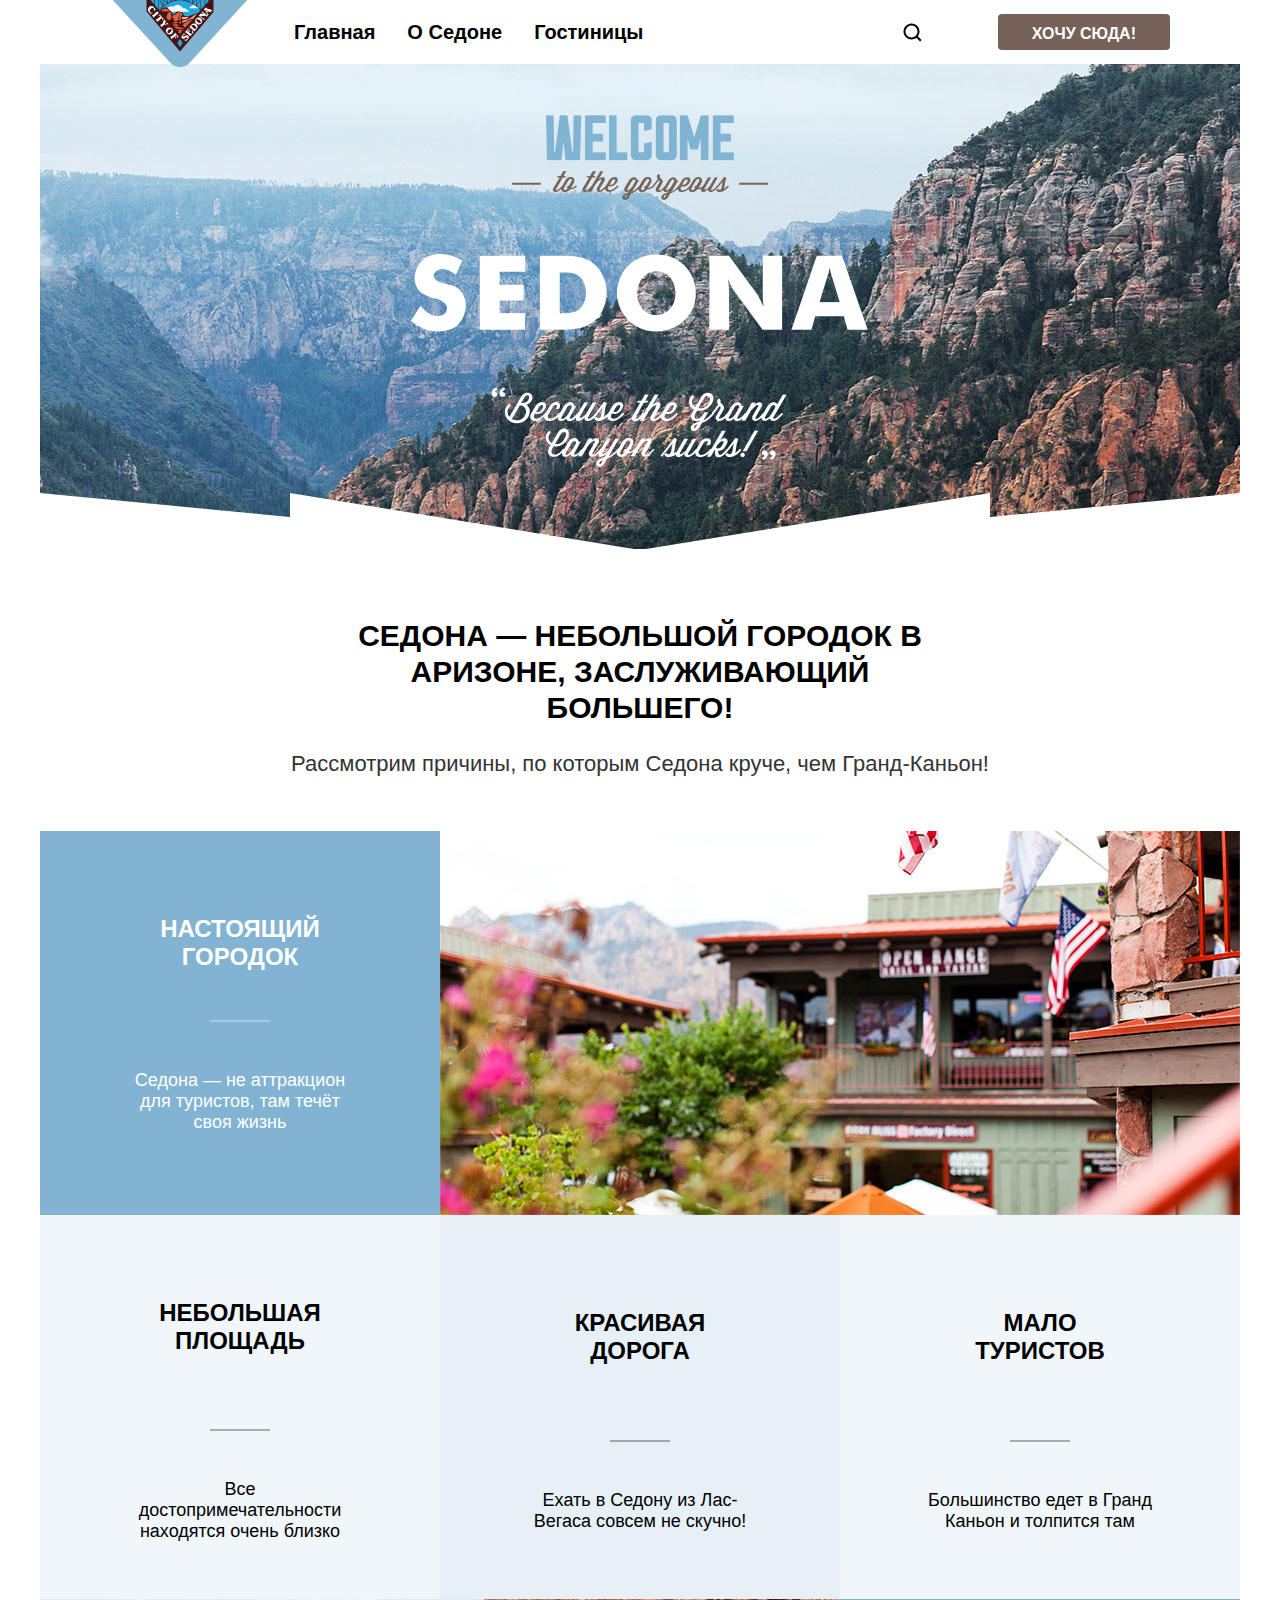
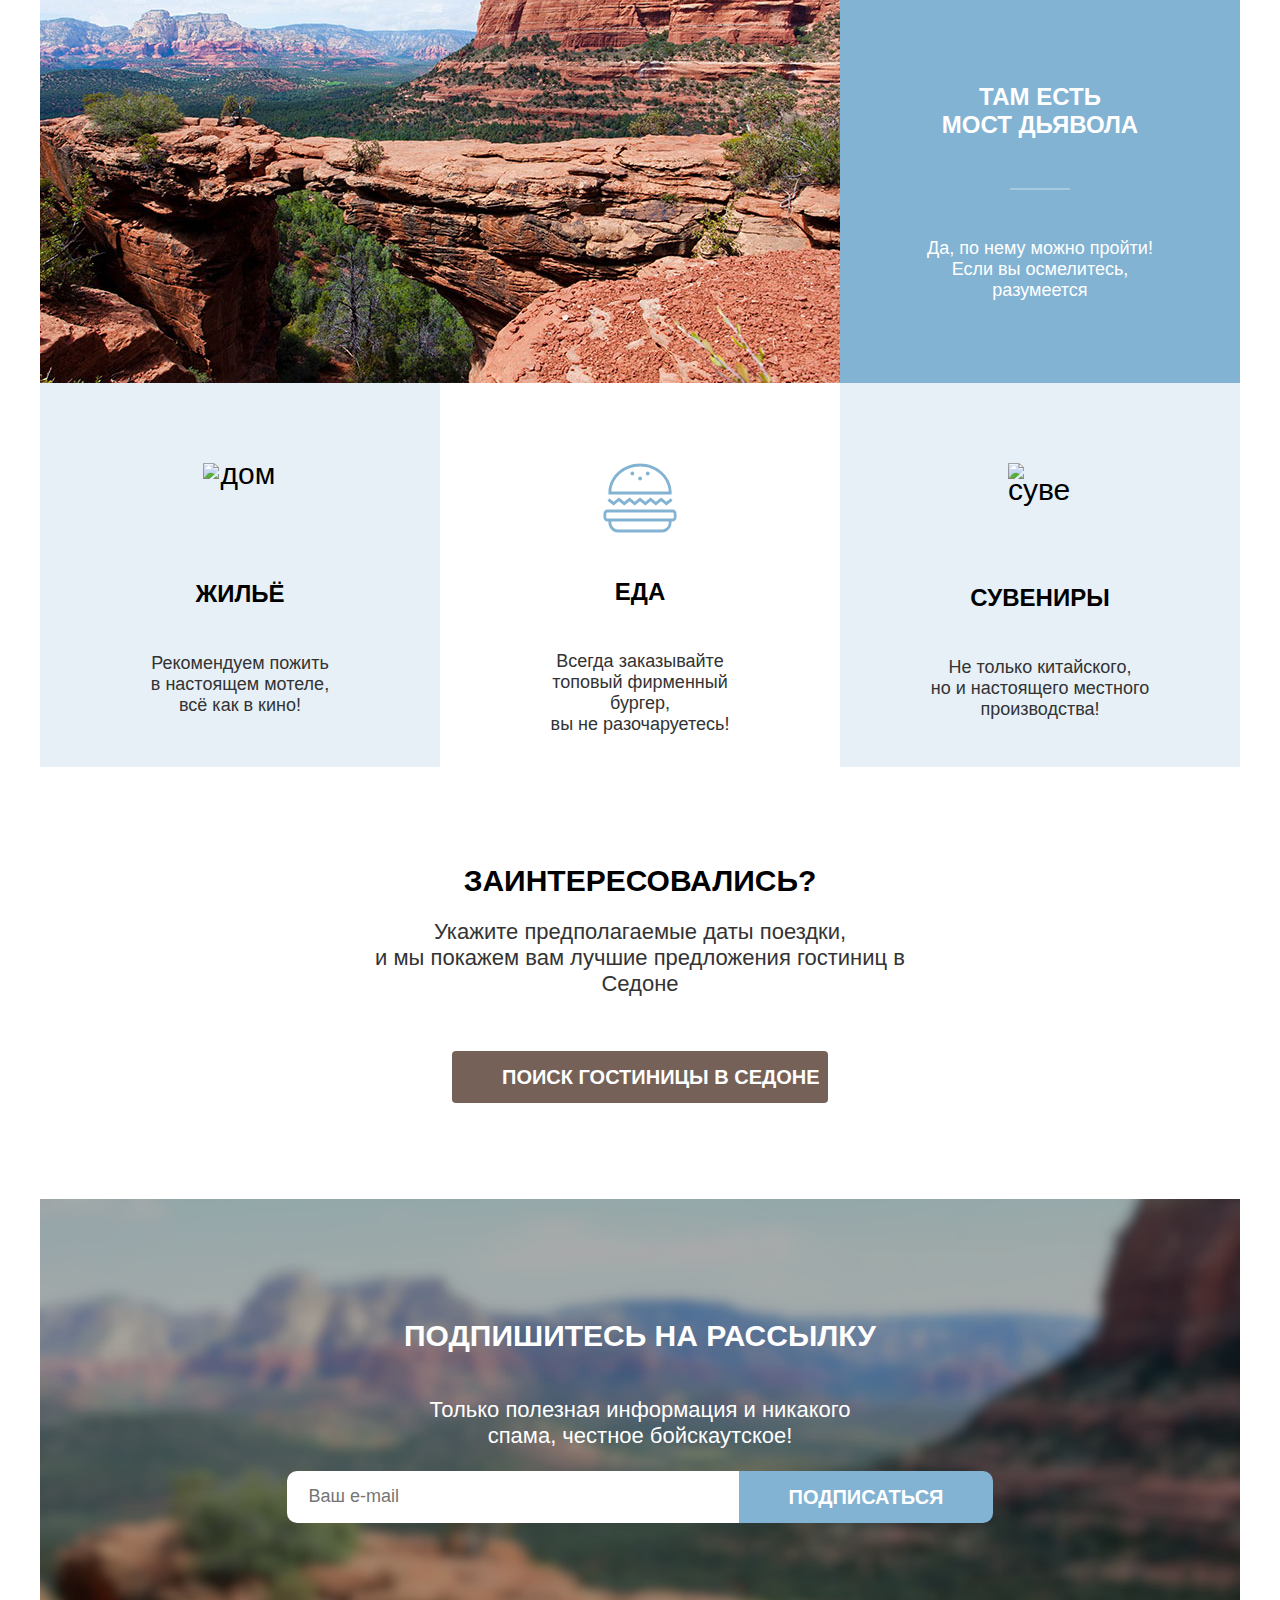
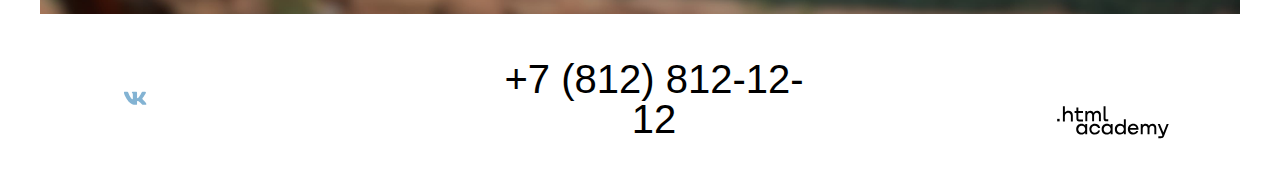
==== index.html @ c95c546d "Декоративные элементы" ====
<!DOCTYPE html>
<html lang="ru">
<head>
  <meta charset="utf-8">
  <title>HTML Academy: Седона</title>
  <link rel="stylesheet" href="styles/styles.css">
</head>
<body>
<div class="wrapper">
  <header class="page-header">
    <nav class="navigation">
      <div class="my-flex-container">
        <a class="logoLink">
          <img class="logo" src="images/logo-sedona.svg" height="70" width="140" alt="Логотип Седона">
        </a>
        <ul class="navigation-list">
          <li class="navigation-item">
            <a class="navigation-link line" href="#">Главная</a>
            <div class="line">
            </div>
          </li>
          <li class="navigation-item">
            <a class="navigation-link" href="#">О Седоне</a>
          </li>
          <li class="navigation-item">
            <a class="navigation-link" href="#">Гостиницы</a>
          </li>
        </ul>
      </div>
      <div class="navigation-user">
        <div class="navigation-item2">
          <a class="navigation-link-search" href="#"></a>
        </div>
        <div class="navigation-item2">
          <a href="#" class="likes">
          </a>
        </div>
        <div class="navigation-item2">
          <button class="navigation-link-button">Хочу сюда!
          </button>
        </div>
      </div>
    </nav>
  </header>
  <main>
    <div class="banner">
    </div>
    <section class="welcome-block">
      <div class="welcome-text">
        <h2 class="welcome-text-h2"><b>Седона — небольшой городок в Аризоне, заслуживающий большего!</b></h2>
        <p class="welcome-text-p">Рассмотрим причины, по которым Седона круче, чем Гранд-Каньон!</p>
      </div>
    </section>
    <section class="city-block">
      <div class="city-block-1">
        <h2 class="city-title img-1">Настоящий городок</h2>
        <div class="line-white">
        </div>
        <p class="city-description">Седона — не аттракцион для туристов, там течёт
          своя жизнь</p>
      </div>
      <img class="photo-2" alt="здания и флаги в Седоне" src="images/photo-1.jpg" width="800" height="384">
    </section>
    <section class="advantages-block">
      <div class="block-square">
        <h2 class="advantages-title">Небольшая<br> площадь</h2>
        <div class="line-gray">
        </div>
        <p class="advantages-description"> Все достопримечательности находятся очень близко</p>
      </div>
      <div class="block-road">
        <h2 class="advantages-title">Красивая<br> дорога</h2>
        <div class="line-gray">
        </div>
        <p class="advantages-description">Ехать в Седону из Лас-Вегаса совсем не скучно!</p>
      </div>
      <div class="block-tourists">
        <h2 class="advantages-title">Мало <br>туристов</h2>
        <div class="line-gray">
        </div>
        <p class="advantages-description">Большинство едет в Гранд Каньон и толпится там</p>
      </div>
    </section>
    <section class="bridge-block">
      <img class="photo-3" alt="Мост дьявола" src="images/photo-2.jpg" width="800" height="384">
      <div class="bridge-block-1">
        <h2 class="bridge-title">Там есть<br> мост дьявола</h2>
        <div class="line-white">
        </div>
        <p class="bridge-description">Да, по нему можно пройти! Если вы осмелитесь,
          разумеется</p>
      </div>
    </section>
    <section class="promo-block">
      <div class="promo-house">
        <img class="advantages-img advantages-img1" src="images/house.svg" alt="дом">
        <h2 class="advantages-title">Жильё</h2>
        <p class="promo-subtitle">Рекомендуем пожить<br> в настоящем мотеле,<br> всё как в кино!</p>
      </div>
      <div class="promo-food">
        <img class="advantages-img advantages-img2" src="images/food.svg" alt="еда">
        <h2 class="advantages-title">Еда</h2>
        <p class="promo-subtitle">Всегда заказывайте<br> топовый фирменный бургер,<br> вы не разочаруетесь!</p>
      </div>
      <div class="souvenir-block">
        <img class="advantages-img advantages-img3" src="images/souvenir.svg" alt="сувенир">
        <h2 class="advantages-title">Сувениры</h2>
        <p class="promo-subtitle">Не только китайского,<br> но и настоящего местного <br>производства!</p>
      </div>
    </section>
    <section class="index-columns-block">
      <h2 class="index-columns-title"><b>Заинтересовались?</b></h2>
      <p class="index-columns-description">Укажите предполагаемые даты поездки,<br> и мы покажем вам лучшие предложения
        гостиниц в Седоне</p>
      <button class="index-hotel-search">поиск гостиницы в седоне</button>
    </section>
    <section class="newsletter-block">
      <h2 class="newsletter-title">Подпишитесь на рассылку</h2>
      <p class="newsletter-title-p">Только полезная информация и никакого спама, честное бойскаутское!</p>
      <div class="unification">
        <div>
          <input class="field" placeholder="Ваш e-mail" type="email" name="newsletter-email"
                 id="newsletter-email" required>
          <button class="button-subscribe" type="submit">
            Подписаться
          </button>
        </div>
      </div>
    </section>
  </main>
  <footer class="footer-container">
    <div class="footer-social-list">
      <div class="footer-social-item">
        <a class="button" href="#">
          <img class="background-1" src="images/vk.svg" width="24" height="14" alt="">
          <span class="visually-hidden"></span>
        </a>
      </div>
      <div class="footer-social-item">
        <a class="button" href="#">
          <img class="background-2" src="images/telegram.svg" width="18" height="15" alt="">
          <span class="visually-hidden"></span>
        </a>
      </div>
      <div class="footer-social-item">
        <a class="button" href="#">
          <img class="background-3" src="images/yt.svg" width="22" height="17" alt="">
          <span class="visually-hidden"></span>
        </a>
      </div>
    </div>
    <div class="footer-contacts">
      <a class="contacts-phone" href="tel:+79876543210">+7 (812) 812-12-12</a>
    </div>
    <a class="photo-logo-1">
      <img class="logo-1" src="images/HTML_Academy.svg" height="33" width="115" alt="Логотип HTML Academy">
    </a>
  </footer>
</div>
</body>
</html>
---- styles/styles.css ----
@font-face {
  font-family: "PT Sans";
  font-style: italic;
  font-weight: 400;
  src: url("../fonts/ptsans-400.woff2") format("woff2");
  font-display: swap;
}

@font-face {
  font-family: "PT Sans";
  font-style: italic;
  font-weight: 700;
  src: url("../fonts/ptsans-700.woff2") format("woff2");
  font-display: swap;
}

html {
  height: 100%;
}

body {
  margin: 0 auto;
  display: flex;
  flex-direction: column;
  min-height: 100%;
  font-family: "PT Sans", sans-serif;
  position: relative;
  padding: 0;
  font-size: 18px;
  line-height: 21px;
  font-weight: normal;
  background-color: #FFFFFF;
  box-sizing: border-box;
}

.wrapper {
  width: 1200px;
  position: relative;
  margin: 0 auto;
  background-color: #ffffff;
}

.page-header {
  background-color: #ffffff;
  display: flex;
  flex-direction: row;
  justify-content: flex-start;
  gap: 105px;
  padding: 0 70px;
  width: 1200px;
  height: 64px;
  box-sizing: border-box;
  align-items: center;
  flex-grow: 1;
}

.navigation-item {
  list-style-type: none;
  display: flex;
}

.navigation-item2 {
  display: flex;
  gap: 25px;
}


.navigation-link {
  font-style: normal;
  font-weight: 700;
  font-size: 20px;
  line-height: 24px;
  text-transform: capitalize;
  color: #000000;
  text-decoration: none;
  display: flex;
  justify-content: start;
  align-items: center;
}

.navigation-link-likes {
  font-style: normal;
  font-weight: 400;
  font-size: 10px;
  line-height: 10px;
  text-align: center;

}

.navigation-link-search {
  background-image: url("../images/search.svg");
  width: 44px;
  height: 64px;
  display: flex;
  flex-direction: row;
  justify-content: space-between;
  align-items: flex-start;

}

.likes {
  display: block;
  width: 44px;
  height: 64px;
  background-image: url("../images/vector.svg");
  background-repeat: no-repeat;
  background-position: center center;
  text-decoration: none;

}

.likes-num {
  text-align: center;
  display: flex;
  font-style: normal;
  font-weight: 400;
  font-size: 10px;
  line-height: 10px;
  color: #ffffff;
  width: 20px;
  height: 20px;
  background: #7DB54F;
  border-radius: 50%;
  margin-left: 25px;
  align-items: center;
  margin-top: 12px;
  box-sizing: border-box;
  justify-content: center;
  flex-direction: column;

}

.line {

  position: relative;


}

.line::after {
  content: "";
  position: absolute;
  border: 2px;
  background-color: #756257;
  right: 1px;
  left: 1px;
  bottom: -16px;
  height: 2px;
}

.navigation-link-button {
  background: #756157;
  color: #FFFFFF;
  border-radius: 4px;
  padding: 10px 34px 6px;
  border: none;
  font-style: normal;
  font-weight: 700;
  font-size: 16px;
  line-height: 20px;
  white-space: nowrap;
  height: 36px;
  text-transform: uppercase;
  text-align: center;
  margin-left: 20px;
  font-family: "PT Sans", sans-serif;
}

.navigation {
  display: flex;
  width: 100%;
  justify-content: space-between;
}

.navigation-list {
  display: flex;
  gap: 32px;
  margin: 0;
  padding: 0;
  margin-left: 44px;
}

.logoLink {
  z-index: 1;
}

.logo {
  display: block;
}

.my-flex-container {
  display: flex;
}

.welcome-block {
  display: flex;
  flex-direction: column;
  font-style: normal;
  font-size: 30px;
  text-align: center;
  box-sizing: border-box;
  height: 282px;
  top: 485px;

}

.welcome-text {
  flex-direction: column;
  text-align: center;
  align-items: center;
  box-sizing: border-box;
  padding: 44px;

}

.welcome-text-h2 {
  width: 620px;
  font-style: normal;
  font-weight: 700;
  font-size: 30px;
  line-height: 36px;
  text-align: center;
  text-transform: uppercase;
  box-sizing: border-box;
  margin-left: auto;
  margin-right: auto;

}

.welcome-text-p {
  font-style: normal;
  font-weight: 400;
  font-size: 22px;
  line-height: 26px;
  text-align: center;
  color: #333333;
  text-decoration: none;
}

.navigation-user {
  display: flex;
  justify-content: space-between;
  margin: 0;
  padding-left: 0;
  list-style-type: none;
  align-items: center;
}


.banner {
  width: 100%;
  height: 485px;
  margin: 0 auto;
  position: relative;
  background: url(../images/index-background.jpg) 0 0 no-repeat;
}

.banner:before {
  content: '';
  background: url(../images/welcome.png) 0 0 no-repeat;
  width: 458px;
  height: 352px;
  position: absolute;
  top: 51px;
  left: 371px;
}

.banner:after {
  content: '';
  background: url(../images/divider.png) 0 0 no-repeat;
  display: block;
  width: 100%;
  height: 57px;
  position: absolute;
  top: 429px;
}


.advantages-list {
  display: flex;
  justify-content: space-between;
  text-align: center;
  margin: 0;
  padding: 0;
}

.photo-2 {
  width: 800px;
}

.photo-3 {
  width: 800px;
}

.advantages-item {
  width: 277px;
}

.advantages-title {
  font-style: normal;
  font-weight: 700;
  font-size: 24px;
  line-height: 28px;
  text-align: center;
  text-transform: uppercase;
  padding-top: 25px;
  padding-bottom: 25px;
}


.promo-subtitle {
  font-style: normal;
  font-weight: 400;
  font-size: 18px;
  line-height: 21px;
  text-align: center;
  color: #333333;
  align-content: center;
}

.promo-food {
  width: 400px;
  height: 384px;
  background-repeat: no-repeat;
  background-size: auto, cover;
  box-sizing: border-box;
  padding: 80px 85px;
  background: #FFFFFF;
}

.city-block {
  display: grid;
  grid-template-columns: 1fr 2fr;
  justify-content: space-between;
  font-style: normal;
  text-align: center;
}

.advantages-block {
  display: grid;
  grid-template-columns:  1fr 1fr 1fr;
  font-style: normal;
  font-size: 30px;
  text-align: center;
}

.city-block-1 {
  width: 400px;
  height: 384px;
  background-repeat: no-repeat;
  background-size: auto, cover;
  box-sizing: border-box;
  padding: 0 85px;
  background: #82B3D3;
  display: flex;
  flex-direction: column;
  gap: 30px;
  justify-content: center;
  align-items: center;
}

.line-white {
  width: 60px;
  height: 2px;
  background-color: #fff;
  opacity: .3;
}

.line-gray {
  width: 60px;
  height: 2px;
  background-color: #000000;
  opacity: .3;
}


.city-title {
  font-style: normal;
  font-weight: 700;
  font-size: 24px;
  line-height: 28px;
  text-align: center;
  text-transform: uppercase;
  color: #ffffff;
}

.city-description {
  font-style: normal;
  font-size: 18px;
  line-height: 21px;
  text-align: center;
  color: #ffffff;
}

.promo-block {
  display: grid;
  grid-template-columns: 1fr 1fr 1fr;
  font-style: normal;
  font-size: 30px;
  text-align: center;
  justify-content: space-between;
}

.promo-house {
  width: 400px;
  height: 384px;
  background-repeat: no-repeat;
  background-size: auto, cover;
  box-sizing: border-box;
  padding: 80px 85px;
  background: rgba(131, 179, 211, 0.2);
}

.souvenir-block {
  width: 400px;
  height: 384px;
  background-repeat: no-repeat;
  background-size: auto, cover;
  box-sizing: border-box;
  padding: 80px 85px;
  background: rgba(131, 179, 211, 0.2);
}


.block-square {
  width: 400px;
  height: 384px;
  background-repeat: no-repeat;
  background-size: auto, cover;
  box-sizing: border-box;
  padding: 0 85px;
  background: rgba(131, 179, 211, 0.12);
  display: flex;
  flex-direction: column;
  gap: 30px;
  justify-content: center;
  align-items: center;
}

.block-road {
  width: 400px;
  height: 384px;
  background-repeat: no-repeat;
  background-size: auto, cover;
  box-sizing: border-box;
  padding: 0 85px;
  background: rgba(131, 179, 211, 0.2);
  display: flex;
  flex-direction: column;
  gap: 30px;
  justify-content: center;
  align-items: center;
}

.block-tourists {
  width: 400px;
  height: 384px;
  background-repeat: no-repeat;
  background-size: auto, cover;
  box-sizing: border-box;
  padding: 0 85px;
  background: rgba(131, 179, 211, 0.12);
  display: flex;
  flex-direction: column;
  gap: 30px;
  justify-content: center;
  align-items: center;
}

.advantages-img {
  margin: auto;
  display: block;
}

.advantages-img1 {
  width: 75px;
  height: 72px;
}

.advantages-img2 {
  width: 74px;
  height: 70px;
}

.advantages-img3 {
  width: 64px;
  height: 76px;
}

.bridge-block {
  display: grid;
  grid-template-columns: 2fr 1fr;
  font-style: normal;
  font-size: 30px;
  text-align: center;
}

.bridge-block-1 {
  width: 400px;
  height: 384px;
  background-repeat: no-repeat;
  background-size: auto, cover;
  box-sizing: border-box;
  padding: 0 85px;
  color: #ffffff;
  background: #82B3D3;
  display: flex;
  flex-direction: column;
  gap: 30px;
  justify-content: center;
  align-items: center;
}

.bridge-title {
  font-style: normal;
  font-weight: 700;
  font-size: 24px;
  line-height: 28px;
  text-align: center;
  text-transform: uppercase;
  color: #ffffff;
}

.bridge-description {
  font-style: normal;
  font-size: 18px;
  line-height: 21px;
  text-align: center;
  color: #ffffff;
}

.advantages-description {
  font-style: normal;
  font-size: 18px;
  line-height: 21px;
  text-align: center;

}

.field {
  width: 452px;
  height: 52px;
  color: #FFFFFF;
  font-size: 18px;
  font-weight: 400;
  line-height: 26px;
  text-align: left;
  padding-left: 22px;
  padding-right: 22px;
  box-sizing: border-box;
  border: none;
}

.unification div {
  display: flex;
}

.second-title-1 {
  font-style: normal;
  font-weight: 700;
  font-size: 30px;
  line-height: 36px;
  text-align: center;
  text-transform: uppercase;
}

.newsletter-block {
  background-image: url("../images/photo.jpg");
  display: flex;
  flex-direction: column;
  justify-content: center;
  align-items: center;

  width: 100%;
  height: 415px;
  flex: none;
  box-sizing: border-box;
  background-size: cover;
}

.newsletter-title {
  font-style: normal;
  font-weight: 700;
  font-size: 30px;
  line-height: 41px;
  text-align: center;
  height: 35px;
  text-transform: uppercase;
  color: #FFFFFF;
  flex: none;
}

.newsletter-title-p {
  font-style: normal;
  width: 475px;
  height: 52px;
  font-weight: 400;
  font-size: 22px;
  line-height: 26px;
  text-align: center;
  color: #FFFFFF;
  display: flex;
  box-sizing: border-box;
  margin-left: auto;
  margin-right: auto;

}

.index-columns-block {
  display: flex;
  flex-direction: column;
  align-items: center;
  box-sizing: border-box;
  padding: 96px 304px 96px;
}

.unification {
  border-radius: 10px;
  overflow: hidden;
}

.index-columns-title {
  font-style: normal;
  font-weight: 700;
  font-size: 30px;
  line-height: 36px;
  text-align: center;
  color: #000000;
  margin-bottom: 20px;
  margin-top: 0;
  text-transform: uppercase;
}

.index-columns-description {
  font-style: normal;
  font-weight: 400;
  font-size: 22px;
  line-height: 26px;
  text-align: center;
  color: #333333;
  display: flex;
  margin-top: 0;
}

.index-hotel-search {
  color: #FFFFFF;
  background: #756157;
  border-radius: 4px;
  flex-wrap: nowrap;
  padding: 8px 50px;
  box-sizing: border-box;
  border: none;
  width: 376px;
  white-space: nowrap;
  font-family: "PT Sans", sans-serif;
  font-weight: 700;
  font-size: 20px;
  line-height: 36px;
  font-style: normal;
  display: flex;
  align-items: center;
  text-align: center;
  text-transform: uppercase;
  margin: auto;
  margin-top: 32px;
}


.button-subscribe {
  font-family: "PT Sans", sans-serif;
  padding: 8px 50px;
  background: #82B3D3;
  font-style: normal;
  font-weight: 700;
  font-size: 20px;
  line-height: 36px;
  text-align: center;
  text-transform: uppercase;
  color: #FFFFFF;
  border: none;
}

.contacts-phone {
  width: 331px;
  font-style: normal;
  font-weight: 400;
  font-size: 40px;
  line-height: 40px;
  text-align: center;
  text-transform: uppercase;
  color: #000000;
  margin: 0;
  text-decoration: none;
}

.logo-1 {
  width: 114px;
  justify-content: start;
}

.footer-container {
  display: flex;
  justify-content: space-between;
  margin: 0 auto;
  padding: 45px 70px 35px;
  box-sizing: border-box;
}

.footer-social-list {
  display: flex;
  align-items: center;
  padding-left: 0;
  margin: 0;

}

.footer-social-item {
  padding: 0 13px;
  list-style-type: none;
  display: flex;
  align-items: center;
  box-sizing: border-box;
  margin: 0;
}

.footer-contacts {
  display: flex;
  justify-content: center;
  align-items: center;

}

.photo-logo-1 {
  display: flex;
  align-items: end;
}
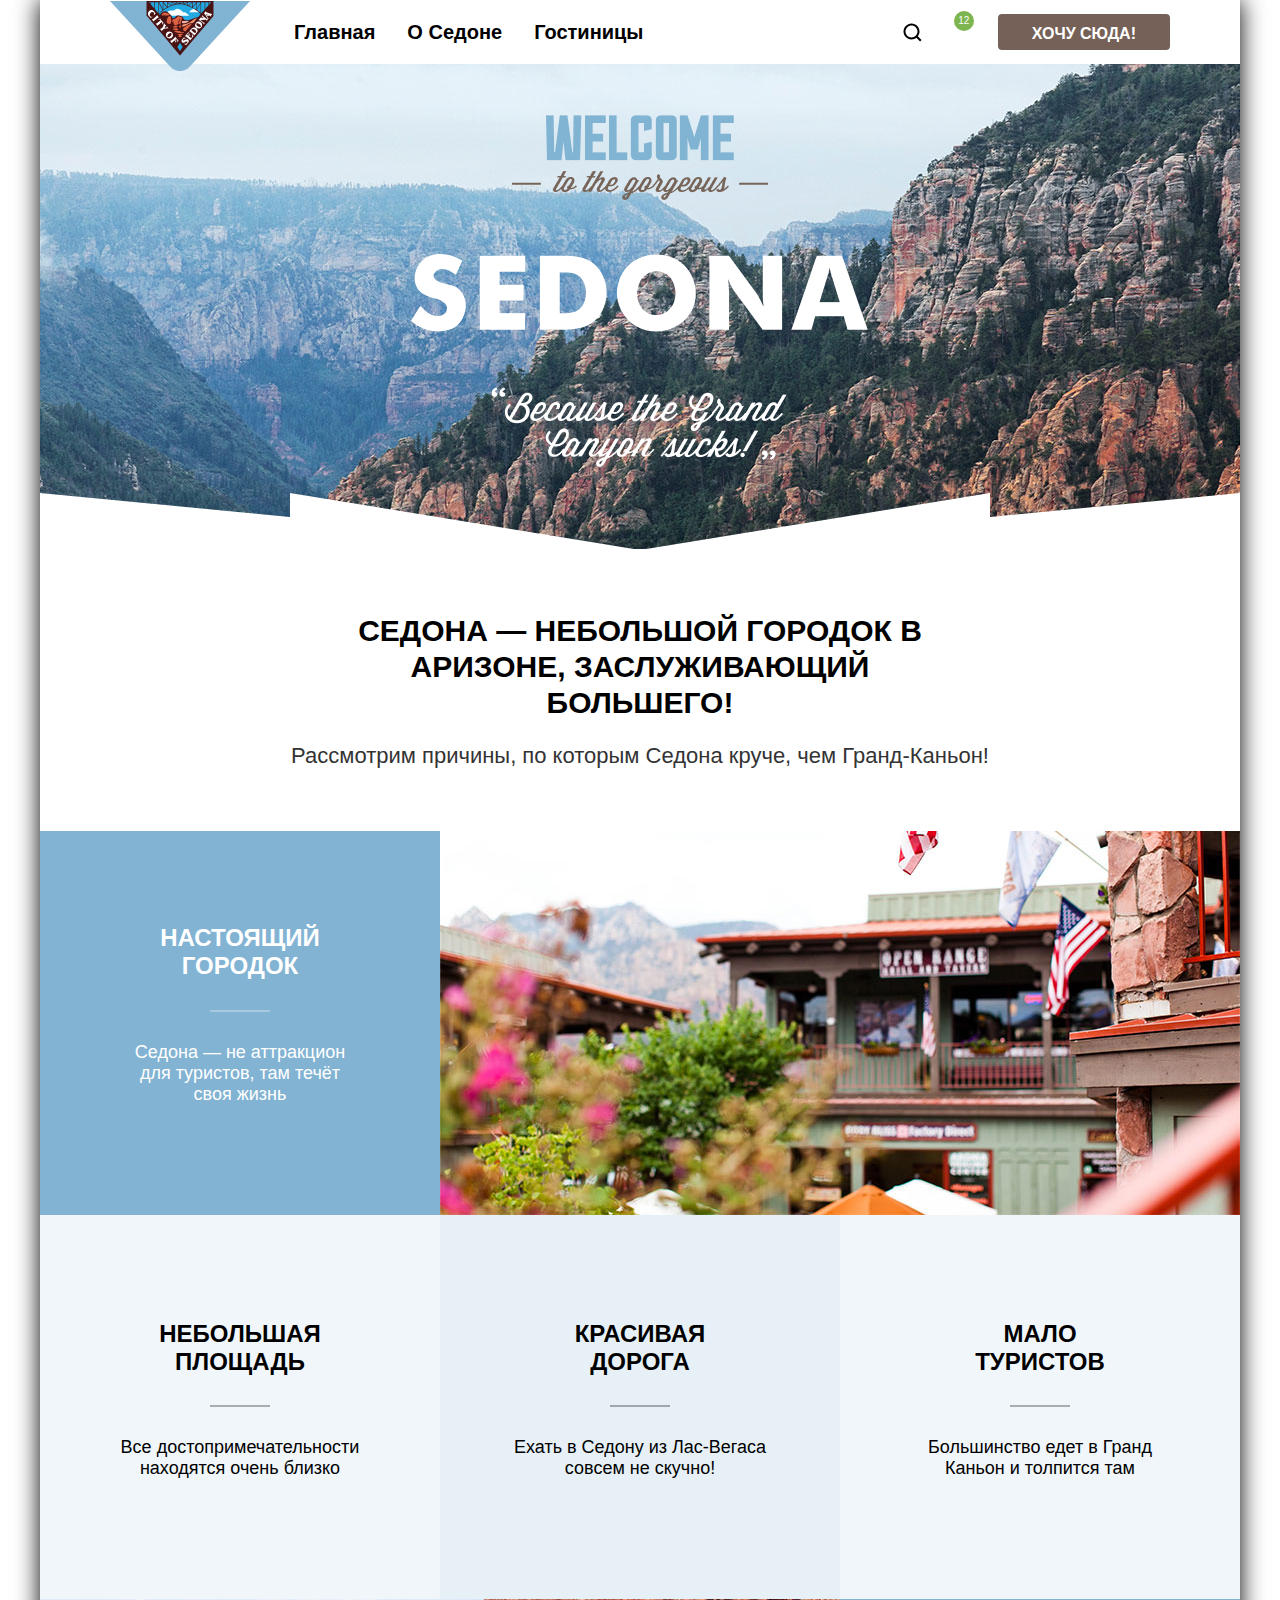
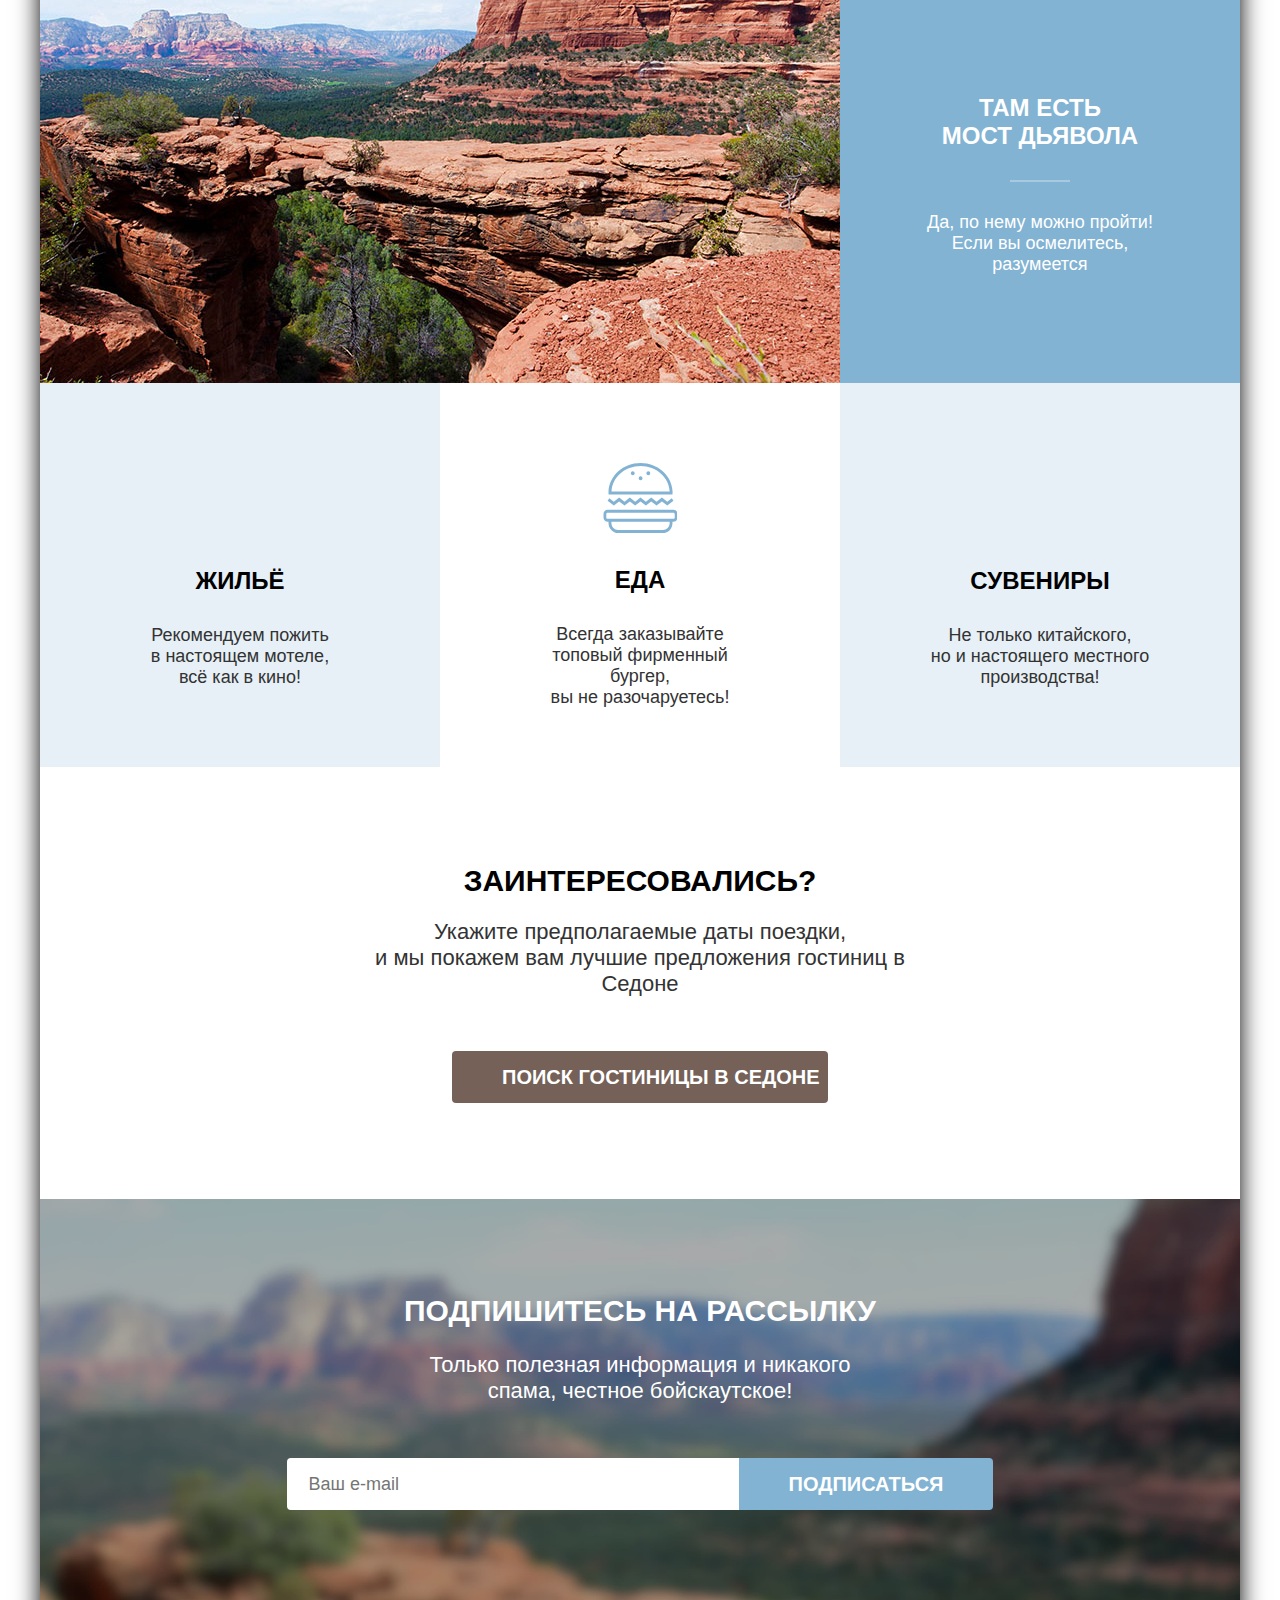
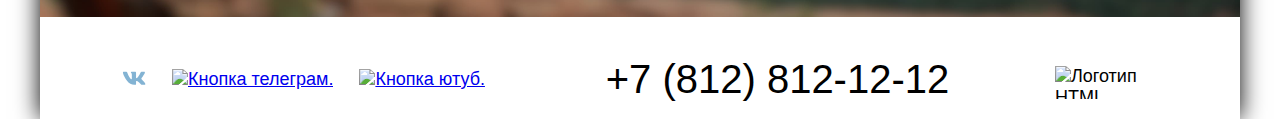
==== commit a26f2e5b: "Декоративные элементы" ====
--- a/index.html
+++ b/index.html
@@ -4,6 +4,8 @@
   <meta charset="utf-8">
   <title>HTML Academy: Седона</title>
   <link rel="stylesheet" href="styles/styles.css">
+  <link rel="icon" href="favicon.ico">
+  <link rel="icon" type="image/png" href="images/favicon.png">
 </head>
 <body>
 <div class="wrapper">
@@ -11,13 +13,11 @@
     <nav class="navigation">
       <div class="my-flex-container">
         <a class="logoLink">
-          <img class="logo" src="images/logo-sedona.svg" height="70" width="140" alt="Логотип Седона">
+          <img class="logo" src="images/logo-sedona.svg" height="70" width="140" alt="Логотип Седона.">
         </a>
         <ul class="navigation-list">
           <li class="navigation-item">
             <a class="navigation-link line" href="#">Главная</a>
-            <div class="line">
-            </div>
           </li>
           <li class="navigation-item">
             <a class="navigation-link" href="#">О Седоне</a>
@@ -27,19 +27,22 @@
           </li>
         </ul>
       </div>
-      <div class="navigation-user">
-        <div class="navigation-item2">
-          <a class="navigation-link-search" href="#"></a>
-        </div>
-        <div class="navigation-item2">
-          <a href="#" class="likes">
+      <ul class="navigation-user">
+        <li class="navigation-item2">
+          <a class="navigation-link-search" href="#">
+            <span class="visually-hidden">Поиск.</span>
           </a>
-        </div>
-        <div class="navigation-item2">
-          <button class="navigation-link-button">Хочу сюда!
-          </button>
-        </div>
-      </div>
+        </li>
+        <li class="navigation-item2">
+          <a class="likes" href="#">
+            <div class="likes-num">12</div>
+            <span class="visually-hidden">Избранное.</span>
+          </a>
+        </li>
+        <li class="navigation-item2">
+          <button class="navigation-link-button" type="submit">Хочу сюда!</button>
+        </li>
+      </ul>
     </nav>
   </header>
   <main>
@@ -47,7 +50,7 @@
     </div>
     <section class="welcome-block">
       <div class="welcome-text">
-        <h2 class="welcome-text-h2"><b>Седона — небольшой городок в Аризоне, заслуживающий большего!</b></h2>
+        <h1 class="welcome-text-h1"><b>Седона — небольшой городок в Аризоне, заслуживающий большего!</b></h1>
         <p class="welcome-text-p">Рассмотрим причины, по которым Седона круче, чем Гранд-Каньон!</p>
       </div>
     </section>
@@ -59,30 +62,30 @@
         <p class="city-description">Седона — не аттракцион для туристов, там течёт
           своя жизнь</p>
       </div>
-      <img class="photo-2" alt="здания и флаги в Седоне" src="images/photo-1.jpg" width="800" height="384">
+      <img class="photo-2" alt="здания и флаги в Седоне." src="images/photo-1.jpg" width="800" height="384">
     </section>
     <section class="advantages-block">
       <div class="block-square">
         <h2 class="advantages-title">Небольшая<br> площадь</h2>
         <div class="line-gray">
         </div>
-        <p class="advantages-description"> Все достопримечательности находятся очень близко</p>
+        <p class="advantages-description"> Все достопримечательности <br>находятся очень близко</p>
       </div>
       <div class="block-road">
         <h2 class="advantages-title">Красивая<br> дорога</h2>
         <div class="line-gray">
         </div>
-        <p class="advantages-description">Ехать в Седону из Лас-Вегаса совсем не скучно!</p>
+        <p class="advantages-description">Ехать в Седону из Лас-Вегаса <br>совсем не скучно!</p>
       </div>
       <div class="block-tourists">
         <h2 class="advantages-title">Мало <br>туристов</h2>
         <div class="line-gray">
         </div>
-        <p class="advantages-description">Большинство едет в Гранд Каньон и толпится там</p>
+        <p class="advantages-description">Большинство едет в Гранд<br> Каньон и толпится там</p>
       </div>
     </section>
     <section class="bridge-block">
-      <img class="photo-3" alt="Мост дьявола" src="images/photo-2.jpg" width="800" height="384">
+      <img class="photo-3" alt="Мост дьявола." src="images/photo-2.jpg" width="800" height="384">
       <div class="bridge-block-1">
         <h2 class="bridge-title">Там есть<br> мост дьявола</h2>
         <div class="line-white">
@@ -93,18 +96,18 @@
     </section>
     <section class="promo-block">
       <div class="promo-house">
-        <img class="advantages-img advantages-img1" src="images/house.svg" alt="дом">
-        <h2 class="advantages-title">Жильё</h2>
+        <div class="advantages-img advantages-img1"></div>
+        <h2 class="promo-house-text">Жильё</h2>
         <p class="promo-subtitle">Рекомендуем пожить<br> в настоящем мотеле,<br> всё как в кино!</p>
       </div>
       <div class="promo-food">
-        <img class="advantages-img advantages-img2" src="images/food.svg" alt="еда">
-        <h2 class="advantages-title">Еда</h2>
+        <div class="advantages-img advantages-img2"></div>
+        <h2 class="promo-food-text">Еда</h2>
         <p class="promo-subtitle">Всегда заказывайте<br> топовый фирменный бургер,<br> вы не разочаруетесь!</p>
       </div>
       <div class="souvenir-block">
-        <img class="advantages-img advantages-img3" src="images/souvenir.svg" alt="сувенир">
-        <h2 class="advantages-title">Сувениры</h2>
+        <div class="advantages-img advantages-img3"></div>
+        <h2 class="souvenir-block-text">Сувениры</h2>
         <p class="promo-subtitle">Не только китайского,<br> но и настоящего местного <br>производства!</p>
       </div>
     </section>
@@ -112,19 +115,17 @@
       <h2 class="index-columns-title"><b>Заинтересовались?</b></h2>
       <p class="index-columns-description">Укажите предполагаемые даты поездки,<br> и мы покажем вам лучшие предложения
         гостиниц в Седоне</p>
-      <button class="index-hotel-search">поиск гостиницы в седоне</button>
+      <button class="index-hotel-search" type="submit">поиск гостиницы в седоне</button>
     </section>
     <section class="newsletter-block">
       <h2 class="newsletter-title">Подпишитесь на рассылку</h2>
       <p class="newsletter-title-p">Только полезная информация и никакого спама, честное бойскаутское!</p>
       <div class="unification">
-        <div>
           <input class="field" placeholder="Ваш e-mail" type="email" name="newsletter-email"
                  id="newsletter-email" required>
           <button class="button-subscribe" type="submit">
             Подписаться
           </button>
-        </div>
       </div>
     </section>
   </main>
@@ -132,28 +133,23 @@
     <div class="footer-social-list">
       <div class="footer-social-item">
         <a class="button" href="#">
-          <img class="background-1" src="images/vk.svg" width="24" height="14" alt="">
-          <span class="visually-hidden"></span>
+          <img class="background-1" src="images/vk.svg" width="24" height="14" alt="Кнопка вконтакте.">
         </a>
       </div>
       <div class="footer-social-item">
         <a class="button" href="#">
-          <img class="background-2" src="images/telegram.svg" width="18" height="15" alt="">
-          <span class="visually-hidden"></span>
+          <img class="background-2" src="images/telegram.svg" width="18" height="15" alt="Кнопка телеграм.">
         </a>
       </div>
       <div class="footer-social-item">
         <a class="button" href="#">
-          <img class="background-3" src="images/yt.svg" width="22" height="17" alt="">
-          <span class="visually-hidden"></span>
+          <img class="background-3" src="images/yt.svg" width="22" height="17" alt="Кнопка ютуб.">
         </a>
       </div>
     </div>
-    <div class="footer-contacts">
       <a class="contacts-phone" href="tel:+79876543210">+7 (812) 812-12-12</a>
-    </div>
     <a class="photo-logo-1">
-      <img class="logo-1" src="images/HTML_Academy.svg" height="33" width="115" alt="Логотип HTML Academy">
+      <img class="logo-1" src="images/html_academy.svg" height="33" width="115" alt="Логотип HTML Academy.">
     </a>
   </footer>
 </div>
--- a/styles/styles.css
+++ b/styles/styles.css
@@ -38,6 +38,11 @@
   position: relative;
   margin: 0 auto;
   background-color: #ffffff;
+  box-shadow: 0 0 23px;
+}
+
+.visually-hidden {
+  visibility: hidden;
 }
 
 .page-header {
@@ -121,9 +126,9 @@
   height: 20px;
   background: #7DB54F;
   border-radius: 50%;
-  margin-left: 25px;
-  align-items: center;
-  margin-top: 12px;
+  margin-left: 20px;
+  align-items: center;
+  margin-top: 11px;
   box-sizing: border-box;
   justify-content: center;
   flex-direction: column;
@@ -131,10 +136,7 @@
 }
 
 .line {
-
   position: relative;
-
-
 }
 
 .line::after {
@@ -144,7 +146,7 @@
   background-color: #756257;
   right: 1px;
   left: 1px;
-  bottom: -16px;
+  bottom: 4px;
   height: 2px;
 }
 
@@ -181,7 +183,8 @@
 }
 
 .logoLink {
-  z-index: 1;
+  z-index: 2;
+  margin-top: 7px;
 }
 
 .logo {
@@ -213,7 +216,7 @@
 
 }
 
-.welcome-text-h2 {
+.welcome-text-h1 {
   width: 620px;
   font-style: normal;
   font-weight: 700;
@@ -303,8 +306,10 @@
   line-height: 28px;
   text-align: center;
   text-transform: uppercase;
-  padding-top: 25px;
-  padding-bottom: 25px;
+  padding-top: 85px;
+  padding-bottom: 9px;
+
+
 }
 
 
@@ -316,6 +321,7 @@
   text-align: center;
   color: #333333;
   align-content: center;
+  padding-top: 10px;
 }
 
 .promo-food {
@@ -328,6 +334,16 @@
   background: #FFFFFF;
 }
 
+.promo-food-text {
+  font-weight: 700;
+  font-size: 24px;
+  line-height: 28px;
+  text-align: center;
+  text-transform: uppercase;
+  padding-top: 13px;
+}
+
+
 .city-block {
   display: grid;
   grid-template-columns: 1fr 2fr;
@@ -354,8 +370,6 @@
   background: #82B3D3;
   display: flex;
   flex-direction: column;
-  gap: 30px;
-  justify-content: center;
   align-items: center;
 }
 
@@ -364,6 +378,7 @@
   height: 2px;
   background-color: #fff;
   opacity: .3;
+  margin-top: 10px;
 }
 
 .line-gray {
@@ -371,25 +386,25 @@
   height: 2px;
   background-color: #000000;
   opacity: .3;
-}
-
+  margin-bottom: -13px;
+}
 
 .city-title {
-  font-style: normal;
   font-weight: 700;
   font-size: 24px;
   line-height: 28px;
   text-align: center;
   text-transform: uppercase;
   color: #ffffff;
+  padding-top: 73px;
 }
 
 .city-description {
-  font-style: normal;
   font-size: 18px;
   line-height: 21px;
   text-align: center;
   color: #ffffff;
+  padding-top: 12px;
 }
 
 .promo-block {
@@ -411,6 +426,16 @@
   background: rgba(131, 179, 211, 0.2);
 }
 
+.promo-house-text {
+  font-weight: 700;
+  font-size: 24px;
+  line-height: 28px;
+  text-align: center;
+  text-transform: uppercase;
+  padding-top: 12px;
+}
+
+
 .souvenir-block {
   width: 400px;
   height: 384px;
@@ -425,46 +450,44 @@
 .block-square {
   width: 400px;
   height: 384px;
-  background-repeat: no-repeat;
   background-size: auto, cover;
   box-sizing: border-box;
-  padding: 0 85px;
   background: rgba(131, 179, 211, 0.12);
   display: flex;
   flex-direction: column;
-  gap: 30px;
-  justify-content: center;
+
   align-items: center;
 }
 
 .block-road {
   width: 400px;
   height: 384px;
-  background-repeat: no-repeat;
   background-size: auto, cover;
   box-sizing: border-box;
-  padding: 0 85px;
   background: rgba(131, 179, 211, 0.2);
   display: flex;
   flex-direction: column;
-  gap: 30px;
-  justify-content: center;
   align-items: center;
 }
 
 .block-tourists {
   width: 400px;
   height: 384px;
-  background-repeat: no-repeat;
   background-size: auto, cover;
   box-sizing: border-box;
-  padding: 0 85px;
   background: rgba(131, 179, 211, 0.12);
   display: flex;
   flex-direction: column;
-  gap: 30px;
-  justify-content: center;
-  align-items: center;
+  align-items: center;
+}
+
+.souvenir-block-text {
+  font-weight: 700;
+  font-size: 24px;
+  line-height: 28px;
+  text-align: center;
+  text-transform: uppercase;
+  padding-top: 8px;
 }
 
 .advantages-img {
@@ -473,6 +496,7 @@
 }
 
 .advantages-img1 {
+  background-image: url("../images/house.svg");
   width: 75px;
   height: 72px;
 }
@@ -480,9 +504,11 @@
 .advantages-img2 {
   width: 74px;
   height: 70px;
+  background-image: url("../images/food.svg");
 }
 
 .advantages-img3 {
+  background-image: url("../images/souvenir.svg");
   width: 64px;
   height: 76px;
 }
@@ -501,13 +527,11 @@
   background-repeat: no-repeat;
   background-size: auto, cover;
   box-sizing: border-box;
-  padding: 0 85px;
+  padding: 75px 85px;
   color: #ffffff;
   background: #82B3D3;
   display: flex;
   flex-direction: column;
-  gap: 30px;
-  justify-content: center;
   align-items: center;
 }
 
@@ -527,6 +551,7 @@
   line-height: 21px;
   text-align: center;
   color: #ffffff;
+  padding-top: 12px;
 }
 
 .advantages-description {
@@ -534,13 +559,11 @@
   font-size: 18px;
   line-height: 21px;
   text-align: center;
-
+  margin-top: 43px;
 }
 
 .field {
   width: 452px;
-  height: 52px;
-  color: #FFFFFF;
   font-size: 18px;
   font-weight: 400;
   line-height: 26px;
@@ -549,10 +572,7 @@
   padding-right: 22px;
   box-sizing: border-box;
   border: none;
-}
-
-.unification div {
-  display: flex;
+  font-family: "PT Sans", sans-serif;
 }
 
 .second-title-1 {
@@ -570,9 +590,8 @@
   flex-direction: column;
   justify-content: center;
   align-items: center;
-
-  width: 100%;
-  height: 415px;
+  padding-top: 94px;
+  padding-bottom: 107px;
   flex: none;
   box-sizing: border-box;
   background-size: cover;
@@ -582,18 +601,18 @@
   font-style: normal;
   font-weight: 700;
   font-size: 30px;
-  line-height: 41px;
+  line-height: 36px;
   text-align: center;
   height: 35px;
   text-transform: uppercase;
   color: #FFFFFF;
-  flex: none;
+  margin: 0;
 }
 
 .newsletter-title-p {
   font-style: normal;
   width: 475px;
-  height: 52px;
+
   font-weight: 400;
   font-size: 22px;
   line-height: 26px;
@@ -601,9 +620,9 @@
   color: #FFFFFF;
   display: flex;
   box-sizing: border-box;
-  margin-left: auto;
-  margin-right: auto;
-
+
+  margin-top: 24px;
+  margin-bottom: 54px;
 }
 
 .index-columns-block {
@@ -615,8 +634,9 @@
 }
 
 .unification {
-  border-radius: 10px;
+  border-radius: 4px;
   overflow: hidden;
+  display: flex;
 }
 
 .index-columns-title {
@@ -681,57 +701,50 @@
 }
 
 .contacts-phone {
-  width: 331px;
-  font-style: normal;
-  font-weight: 400;
   font-size: 40px;
   line-height: 40px;
-  text-align: center;
-  text-transform: uppercase;
   color: #000000;
+  padding-left: 73px;
+  display: flex;
+  justify-content: center;
+  align-items: center;
+  text-decoration: none;
+}
+
+.footer-container {
+  display: flex;
+  justify-content: space-between;
+  margin: 0 auto;
+  padding-top: 42px;
+  padding-bottom: 20px;
+  box-sizing: border-box;
+}
+
+.footer-social-list {
+  display: flex;
+  align-items: center;
+  padding-left: 69px;
   margin: 0;
-  text-decoration: none;
+}
+
+.footer-social-item {
+  padding: 0 13px;
+  list-style-type: none;
+  display: flex;
+  align-items: center;
+  box-sizing: border-box;
+  margin: 0;
+
+}
+
+.photo-logo-1 {
+  display: flex;
+  align-items: end;
+
 }
 
 .logo-1 {
   width: 114px;
   justify-content: start;
-}
-
-.footer-container {
-  display: flex;
-  justify-content: space-between;
-  margin: 0 auto;
-  padding: 45px 70px 35px;
-  box-sizing: border-box;
-}
-
-.footer-social-list {
-  display: flex;
-  align-items: center;
-  padding-left: 0;
-  margin: 0;
-
-}
-
-.footer-social-item {
-  padding: 0 13px;
-  list-style-type: none;
-  display: flex;
-  align-items: center;
-  box-sizing: border-box;
-  margin: 0;
-}
-
-.footer-contacts {
-  display: flex;
-  justify-content: center;
-  align-items: center;
-
-}
-
-.photo-logo-1 {
-  display: flex;
-  align-items: end;
-}
-
+  margin: 0 71px;
+}
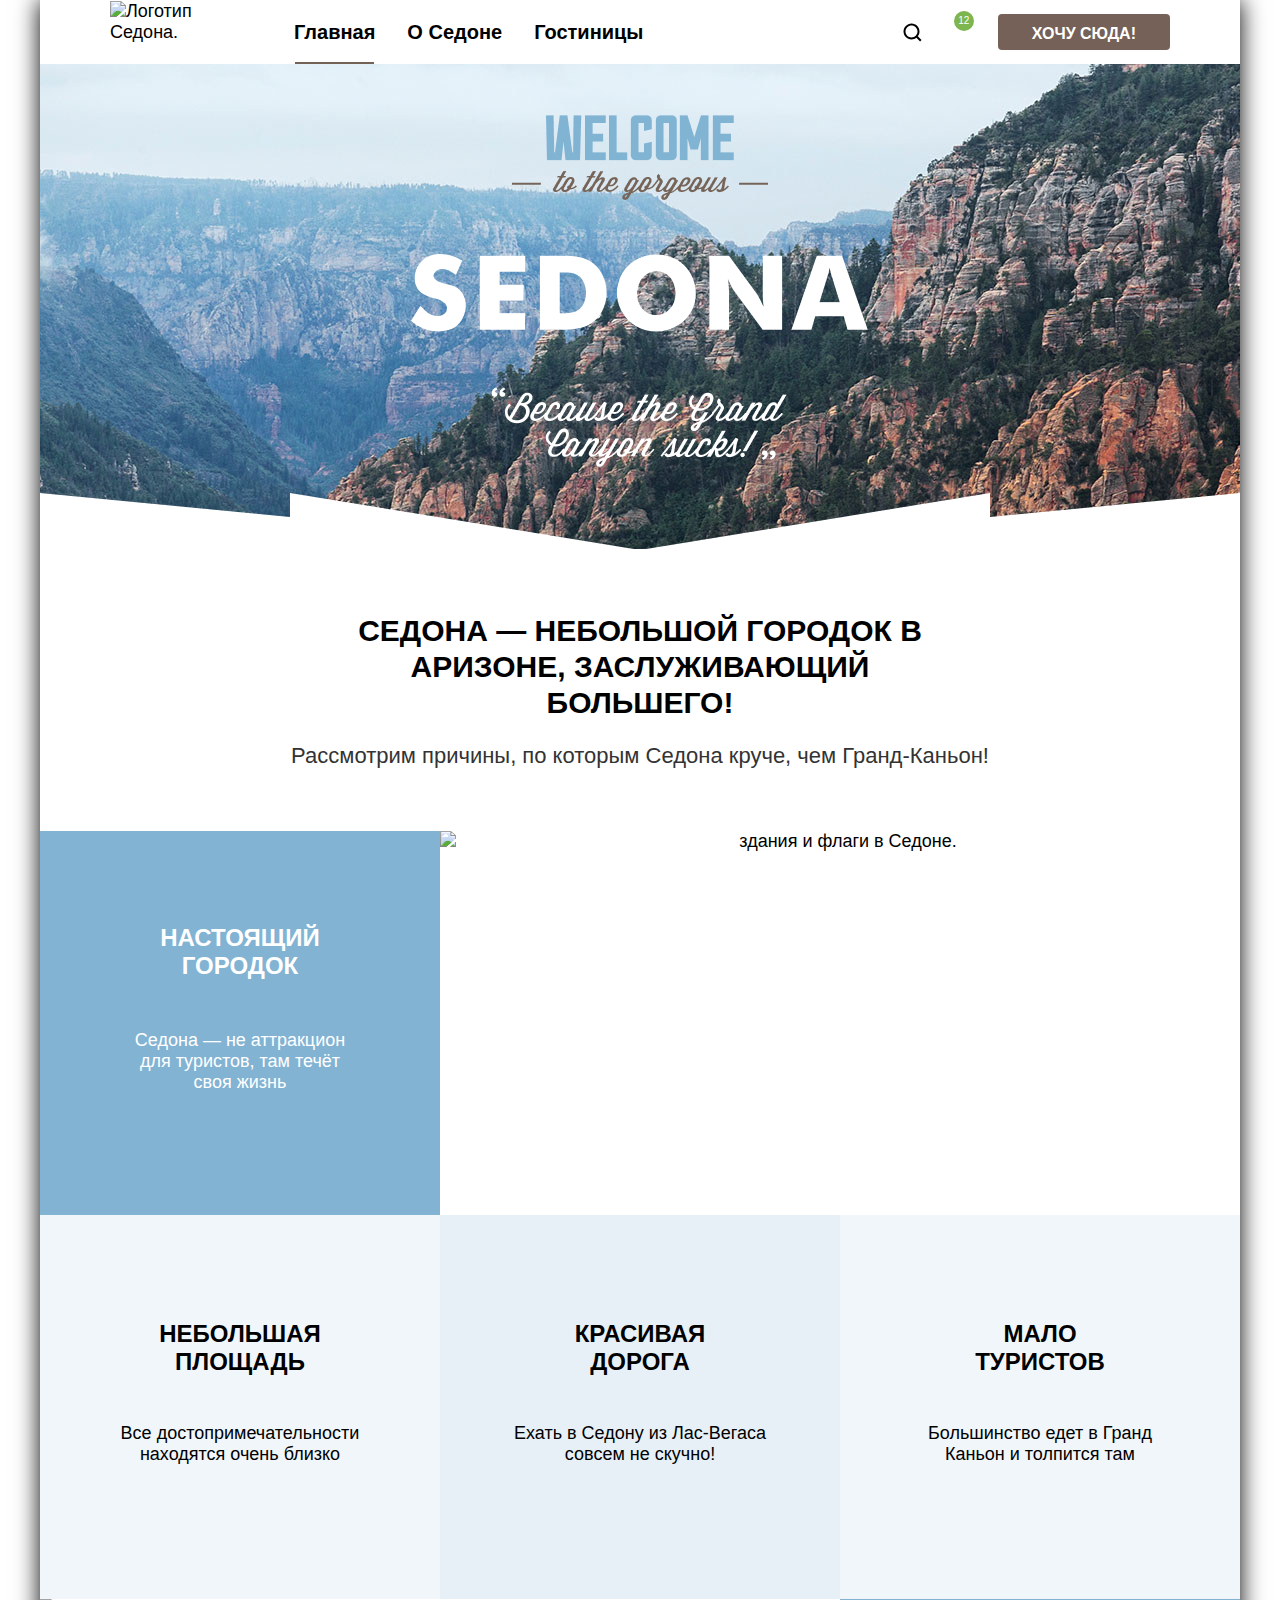
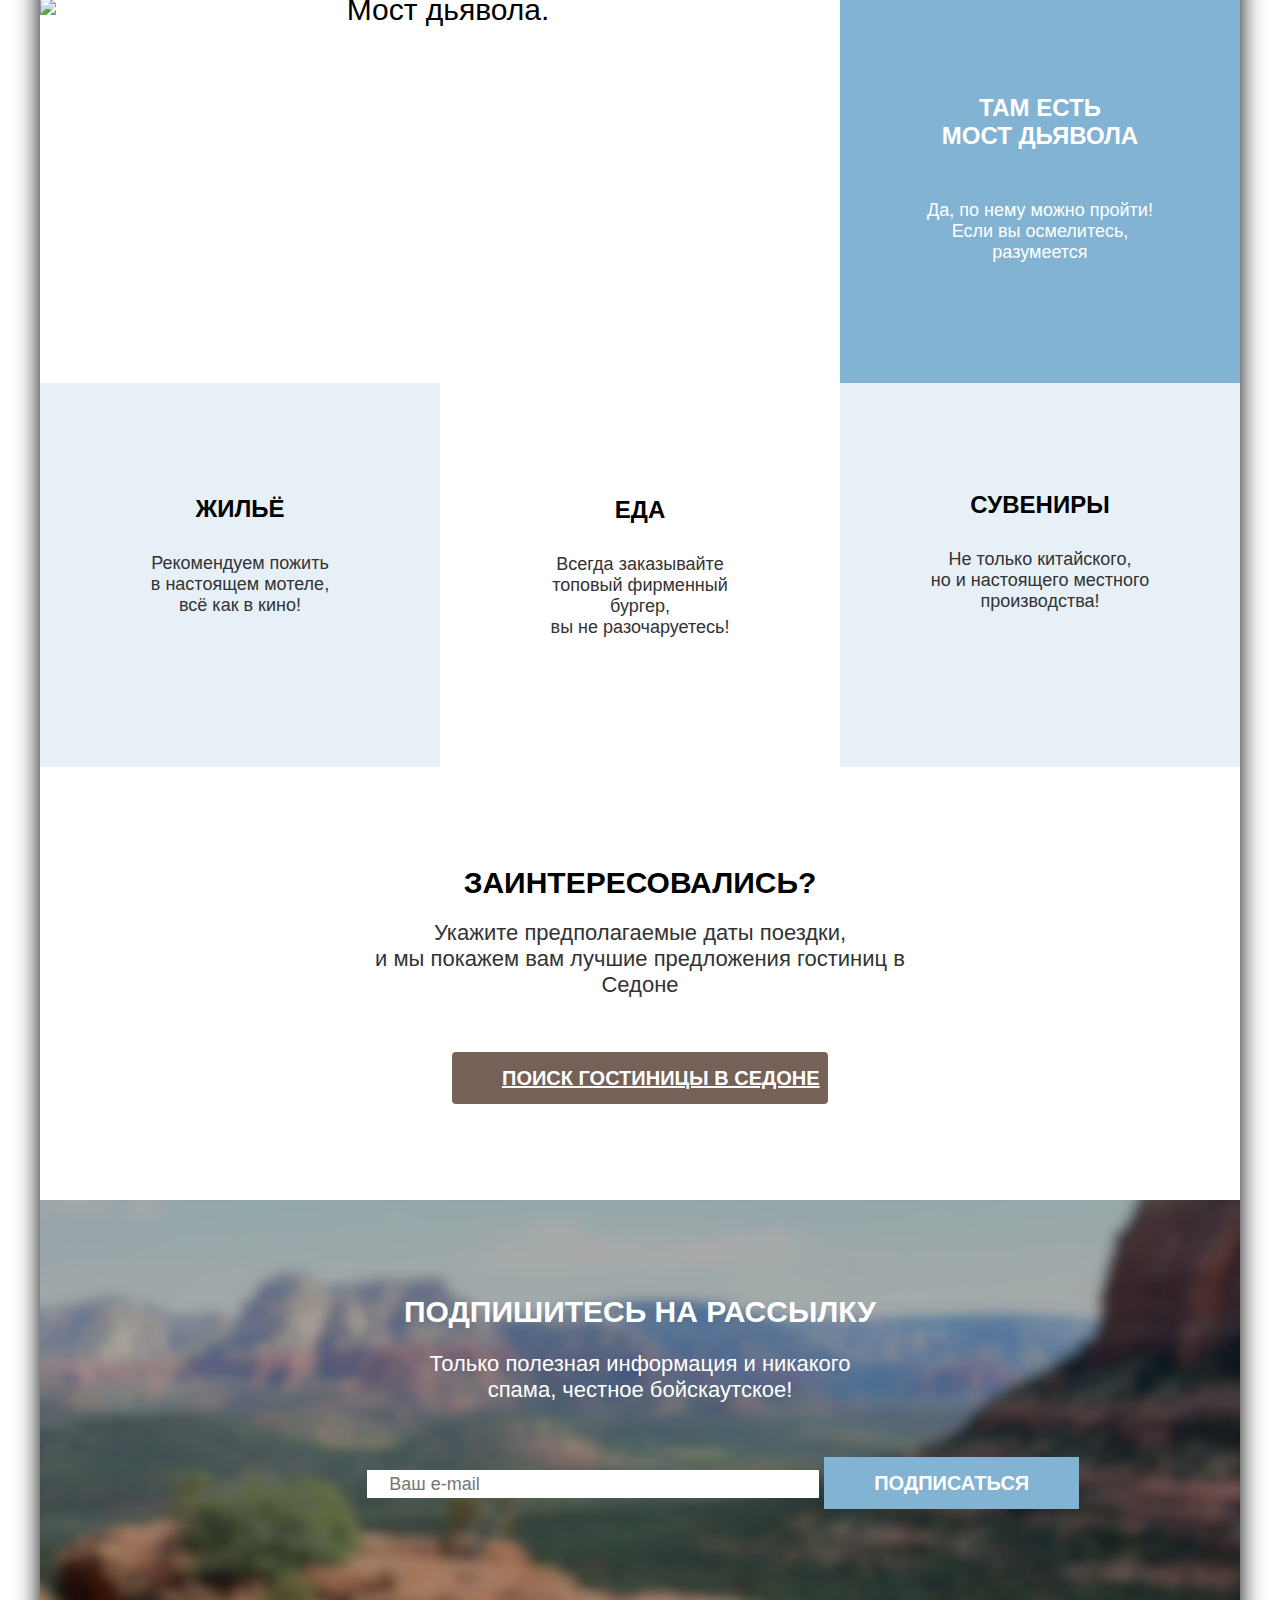
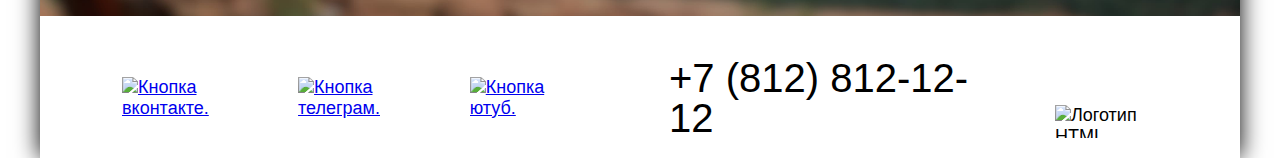
==== commit 194ca1b7: "Попапы, слайдеры, формы" ====
--- a/index.html
+++ b/index.html
@@ -5,7 +5,7 @@
   <title>HTML Academy: Седона</title>
   <link rel="stylesheet" href="styles/styles.css">
   <link rel="icon" href="favicon.ico">
-  <link rel="icon" type="image/png" href="images/favicon.png">
+  <link rel="icon" type="image/png" href="images/favicon-1.png">
 </head>
 <body>
 <div class="wrapper">
@@ -13,7 +13,7 @@
     <nav class="navigation">
       <div class="my-flex-container">
         <a class="logoLink">
-          <img class="logo" src="images/logo-sedona.svg" height="70" width="140" alt="Логотип Седона.">
+          <img class="logo" src="images/logo-sedona-1.svg" height="70" width="140" alt="Логотип Седона.">
         </a>
         <ul class="navigation-list">
           <li class="navigation-item">
@@ -57,56 +57,43 @@
     <section class="city-block">
       <div class="city-block-1">
         <h2 class="city-title img-1">Настоящий городок</h2>
-        <div class="line-white">
-        </div>
         <p class="city-description">Седона — не аттракцион для туристов, там течёт
           своя жизнь</p>
       </div>
-      <img class="photo-2" alt="здания и флаги в Седоне." src="images/photo-1.jpg" width="800" height="384">
+      <img class="photo-2" alt="здания и флаги в Седоне." src="images/photo1.jpg" width="800" height="384">
     </section>
     <section class="advantages-block">
       <div class="block-square">
         <h2 class="advantages-title">Небольшая<br> площадь</h2>
-        <div class="line-gray">
-        </div>
         <p class="advantages-description"> Все достопримечательности <br>находятся очень близко</p>
       </div>
       <div class="block-road">
         <h2 class="advantages-title">Красивая<br> дорога</h2>
-        <div class="line-gray">
-        </div>
         <p class="advantages-description">Ехать в Седону из Лас-Вегаса <br>совсем не скучно!</p>
       </div>
       <div class="block-tourists">
         <h2 class="advantages-title">Мало <br>туристов</h2>
-        <div class="line-gray">
-        </div>
         <p class="advantages-description">Большинство едет в Гранд<br> Каньон и толпится там</p>
       </div>
     </section>
     <section class="bridge-block">
-      <img class="photo-3" alt="Мост дьявола." src="images/photo-2.jpg" width="800" height="384">
+      <img class="photo-3" alt="Мост дьявола." src="images/photo-21.jpg" width="800" height="384">
       <div class="bridge-block-1">
         <h2 class="bridge-title">Там есть<br> мост дьявола</h2>
-        <div class="line-white">
-        </div>
         <p class="bridge-description">Да, по нему можно пройти! Если вы осмелитесь,
           разумеется</p>
       </div>
     </section>
     <section class="promo-block">
       <div class="promo-house">
-        <div class="advantages-img advantages-img1"></div>
         <h2 class="promo-house-text">Жильё</h2>
         <p class="promo-subtitle">Рекомендуем пожить<br> в настоящем мотеле,<br> всё как в кино!</p>
       </div>
       <div class="promo-food">
-        <div class="advantages-img advantages-img2"></div>
         <h2 class="promo-food-text">Еда</h2>
         <p class="promo-subtitle">Всегда заказывайте<br> топовый фирменный бургер,<br> вы не разочаруетесь!</p>
       </div>
       <div class="souvenir-block">
-        <div class="advantages-img advantages-img3"></div>
         <h2 class="souvenir-block-text">Сувениры</h2>
         <p class="promo-subtitle">Не только китайского,<br> но и настоящего местного <br>производства!</p>
       </div>
@@ -115,41 +102,42 @@
       <h2 class="index-columns-title"><b>Заинтересовались?</b></h2>
       <p class="index-columns-description">Укажите предполагаемые даты поездки,<br> и мы покажем вам лучшие предложения
         гостиниц в Седоне</p>
-      <button class="index-hotel-search" type="submit">поиск гостиницы в седоне</button>
+      <a class="index-hotel-search" href="#">поиск гостиницы в седоне</a>
     </section>
     <section class="newsletter-block">
       <h2 class="newsletter-title">Подпишитесь на рассылку</h2>
       <p class="newsletter-title-p">Только полезная информация и никакого спама, честное бойскаутское!</p>
-      <div class="unification">
+        <form class="form" action="http://echo.htmlacademy.ru/" method="post">
+          <label for="newsletter-email">
+            <span class="visually-hidden">Введите ваш email.</span>
+          </label>
           <input class="field" placeholder="Ваш e-mail" type="email" name="newsletter-email"
                  id="newsletter-email" required>
-          <button class="button-subscribe" type="submit">
-            Подписаться
-          </button>
-      </div>
+          <button class="button-subscribe" type="submit">Подписаться</button>
+        </form>
     </section>
   </main>
   <footer class="footer-container">
     <div class="footer-social-list">
       <div class="footer-social-item">
         <a class="button" href="#">
-          <img class="background-1" src="images/vk.svg" width="24" height="14" alt="Кнопка вконтакте.">
+          <img class="background-1" src="images/vk-1.svg" width="24" height="14" alt="Кнопка вконтакте.">
         </a>
       </div>
       <div class="footer-social-item">
         <a class="button" href="#">
-          <img class="background-2" src="images/telegram.svg" width="18" height="15" alt="Кнопка телеграм.">
+          <img class="background-2" src="images/telegram-1.svg" width="18" height="15" alt="Кнопка телеграм.">
         </a>
       </div>
       <div class="footer-social-item">
         <a class="button" href="#">
-          <img class="background-3" src="images/yt.svg" width="22" height="17" alt="Кнопка ютуб.">
+          <img class="background-3" src="images/yt-1.svg" width="22" height="17" alt="Кнопка ютуб.">
         </a>
       </div>
     </div>
-      <a class="contacts-phone" href="tel:+79876543210">+7 (812) 812-12-12</a>
+    <a class="contacts-phone" href="tel:+79876543210">+7 (812) 812-12-12</a>
     <a class="photo-logo-1">
-      <img class="logo-1" src="images/html_academy.svg" height="33" width="115" alt="Логотип HTML Academy.">
+      <img class="logo-1" src="images/html_academy-1.svg" height="33" width="115" alt="Логотип HTML Academy.">
     </a>
   </footer>
 </div>
--- a/styles/styles.css
+++ b/styles/styles.css
@@ -69,9 +69,7 @@
   gap: 25px;
 }
 
-
 .navigation-link {
-  font-style: normal;
   font-weight: 700;
   font-size: 20px;
   line-height: 24px;
@@ -84,12 +82,10 @@
 }
 
 .navigation-link-likes {
-  font-style: normal;
   font-weight: 400;
   font-size: 10px;
   line-height: 10px;
   text-align: center;
-
 }
 
 .navigation-link-search {
@@ -100,7 +96,6 @@
   flex-direction: row;
   justify-content: space-between;
   align-items: flex-start;
-
 }
 
 .likes {
@@ -111,13 +106,11 @@
   background-repeat: no-repeat;
   background-position: center center;
   text-decoration: none;
-
 }
 
 .likes-num {
   text-align: center;
   display: flex;
-  font-style: normal;
   font-weight: 400;
   font-size: 10px;
   line-height: 10px;
@@ -132,7 +125,6 @@
   box-sizing: border-box;
   justify-content: center;
   flex-direction: column;
-
 }
 
 .line {
@@ -146,7 +138,7 @@
   background-color: #756257;
   right: 1px;
   left: 1px;
-  bottom: 4px;
+  bottom: 7px;
   height: 2px;
 }
 
@@ -156,7 +148,6 @@
   border-radius: 4px;
   padding: 10px 34px 6px;
   border: none;
-  font-style: normal;
   font-weight: 700;
   font-size: 16px;
   line-height: 20px;
@@ -198,13 +189,11 @@
 .welcome-block {
   display: flex;
   flex-direction: column;
-  font-style: normal;
   font-size: 30px;
   text-align: center;
   box-sizing: border-box;
   height: 282px;
   top: 485px;
-
 }
 
 .welcome-text {
@@ -213,12 +202,10 @@
   align-items: center;
   box-sizing: border-box;
   padding: 44px;
-
 }
 
 .welcome-text-h1 {
   width: 620px;
-  font-style: normal;
   font-weight: 700;
   font-size: 30px;
   line-height: 36px;
@@ -227,11 +214,9 @@
   box-sizing: border-box;
   margin-left: auto;
   margin-right: auto;
-
 }
 
 .welcome-text-p {
-  font-style: normal;
   font-weight: 400;
   font-size: 22px;
   line-height: 26px;
@@ -248,7 +233,6 @@
   list-style-type: none;
   align-items: center;
 }
-
 
 .banner {
   width: 100%;
@@ -278,7 +262,6 @@
   top: 429px;
 }
 
-
 .advantages-list {
   display: flex;
   justify-content: space-between;
@@ -300,7 +283,6 @@
 }
 
 .advantages-title {
-  font-style: normal;
   font-weight: 700;
   font-size: 24px;
   line-height: 28px;
@@ -308,13 +290,9 @@
   text-transform: uppercase;
   padding-top: 85px;
   padding-bottom: 9px;
-
-
-}
-
+}
 
 .promo-subtitle {
-  font-style: normal;
   font-weight: 400;
   font-size: 18px;
   line-height: 21px;
@@ -343,19 +321,16 @@
   padding-top: 13px;
 }
 
-
 .city-block {
   display: grid;
   grid-template-columns: 1fr 2fr;
   justify-content: space-between;
-  font-style: normal;
   text-align: center;
 }
 
 .advantages-block {
   display: grid;
   grid-template-columns:  1fr 1fr 1fr;
-  font-style: normal;
   font-size: 30px;
   text-align: center;
 }
@@ -386,7 +361,7 @@
   height: 2px;
   background-color: #000000;
   opacity: .3;
-  margin-bottom: -13px;
+  margin-bottom: 12px;
 }
 
 .city-title {
@@ -410,7 +385,6 @@
 .promo-block {
   display: grid;
   grid-template-columns: 1fr 1fr 1fr;
-  font-style: normal;
   font-size: 30px;
   text-align: center;
   justify-content: space-between;
@@ -435,7 +409,6 @@
   padding-top: 12px;
 }
 
-
 .souvenir-block {
   width: 400px;
   height: 384px;
@@ -446,7 +419,6 @@
   background: rgba(131, 179, 211, 0.2);
 }
 
-
 .block-square {
   width: 400px;
   height: 384px;
@@ -455,7 +427,6 @@
   background: rgba(131, 179, 211, 0.12);
   display: flex;
   flex-direction: column;
-
   align-items: center;
 }
 
@@ -516,7 +487,6 @@
 .bridge-block {
   display: grid;
   grid-template-columns: 2fr 1fr;
-  font-style: normal;
   font-size: 30px;
   text-align: center;
 }
@@ -536,7 +506,6 @@
 }
 
 .bridge-title {
-  font-style: normal;
   font-weight: 700;
   font-size: 24px;
   line-height: 28px;
@@ -546,7 +515,6 @@
 }
 
 .bridge-description {
-  font-style: normal;
   font-size: 18px;
   line-height: 21px;
   text-align: center;
@@ -555,11 +523,9 @@
 }
 
 .advantages-description {
-  font-style: normal;
   font-size: 18px;
   line-height: 21px;
   text-align: center;
-  margin-top: 43px;
 }
 
 .field {
@@ -576,7 +542,6 @@
 }
 
 .second-title-1 {
-  font-style: normal;
   font-weight: 700;
   font-size: 30px;
   line-height: 36px;
@@ -598,7 +563,6 @@
 }
 
 .newsletter-title {
-  font-style: normal;
   font-weight: 700;
   font-size: 30px;
   line-height: 36px;
@@ -610,9 +574,7 @@
 }
 
 .newsletter-title-p {
-  font-style: normal;
   width: 475px;
-
   font-weight: 400;
   font-size: 22px;
   line-height: 26px;
@@ -620,8 +582,6 @@
   color: #FFFFFF;
   display: flex;
   box-sizing: border-box;
-
-  margin-top: 24px;
   margin-bottom: 54px;
 }
 
@@ -630,7 +590,7 @@
   flex-direction: column;
   align-items: center;
   box-sizing: border-box;
-  padding: 96px 304px 96px;
+  padding: 73px 304px 96px;
 }
 
 .unification {
@@ -640,26 +600,23 @@
 }
 
 .index-columns-title {
-  font-style: normal;
   font-weight: 700;
   font-size: 30px;
   line-height: 36px;
   text-align: center;
   color: #000000;
-  margin-bottom: 20px;
-  margin-top: 0;
+  margin-bottom: -3px;
   text-transform: uppercase;
 }
 
 .index-columns-description {
-  font-style: normal;
   font-weight: 400;
   font-size: 22px;
   line-height: 26px;
   text-align: center;
   color: #333333;
   display: flex;
-  margin-top: 0;
+  margin-bottom: 54px;
 }
 
 .index-hotel-search {
@@ -676,21 +633,16 @@
   font-weight: 700;
   font-size: 20px;
   line-height: 36px;
-  font-style: normal;
-  display: flex;
-  align-items: center;
-  text-align: center;
-  text-transform: uppercase;
-  margin: auto;
-  margin-top: 32px;
-}
-
+  display: flex;
+  align-items: center;
+  text-align: center;
+  text-transform: uppercase;
+}
 
 .button-subscribe {
   font-family: "PT Sans", sans-serif;
   padding: 8px 50px;
   background: #82B3D3;
-  font-style: normal;
   font-weight: 700;
   font-size: 20px;
   line-height: 36px;
@@ -734,13 +686,11 @@
   align-items: center;
   box-sizing: border-box;
   margin: 0;
-
 }
 
 .photo-logo-1 {
   display: flex;
   align-items: end;
-
 }
 
 .logo-1 {
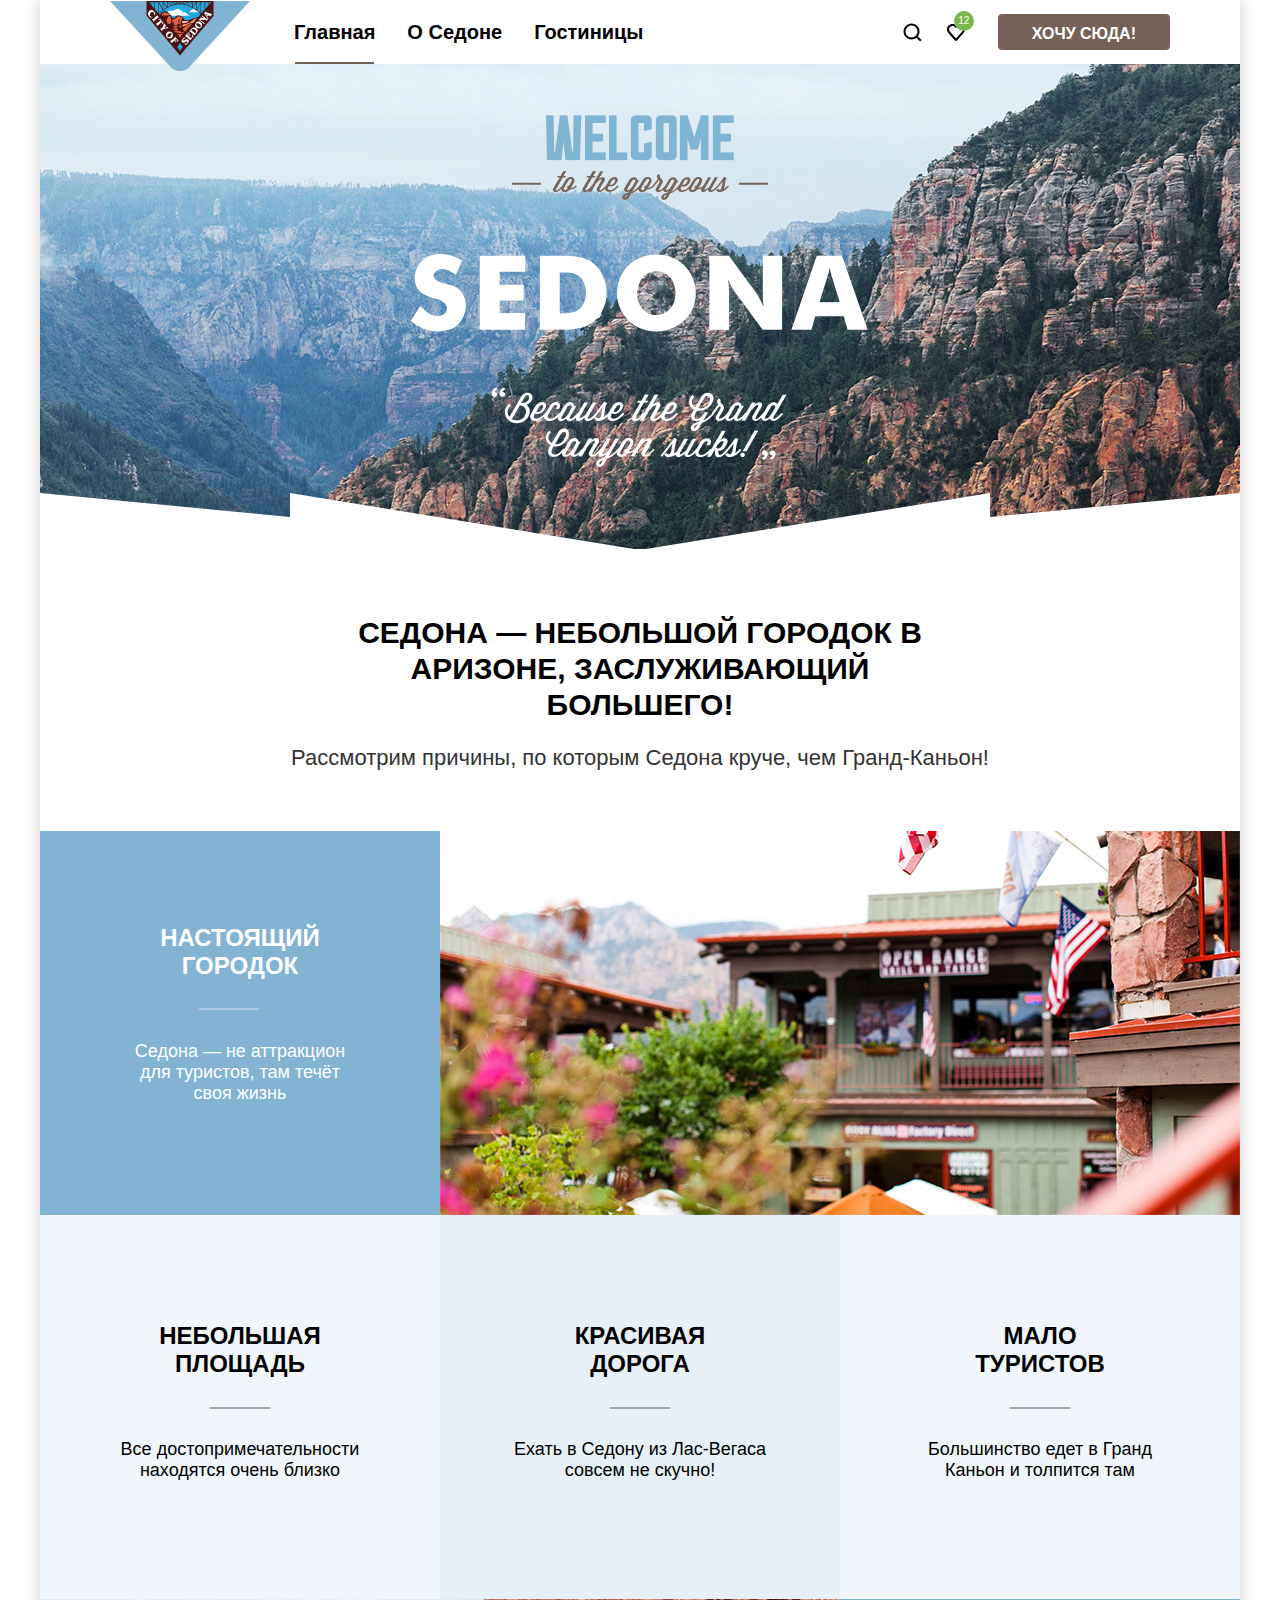
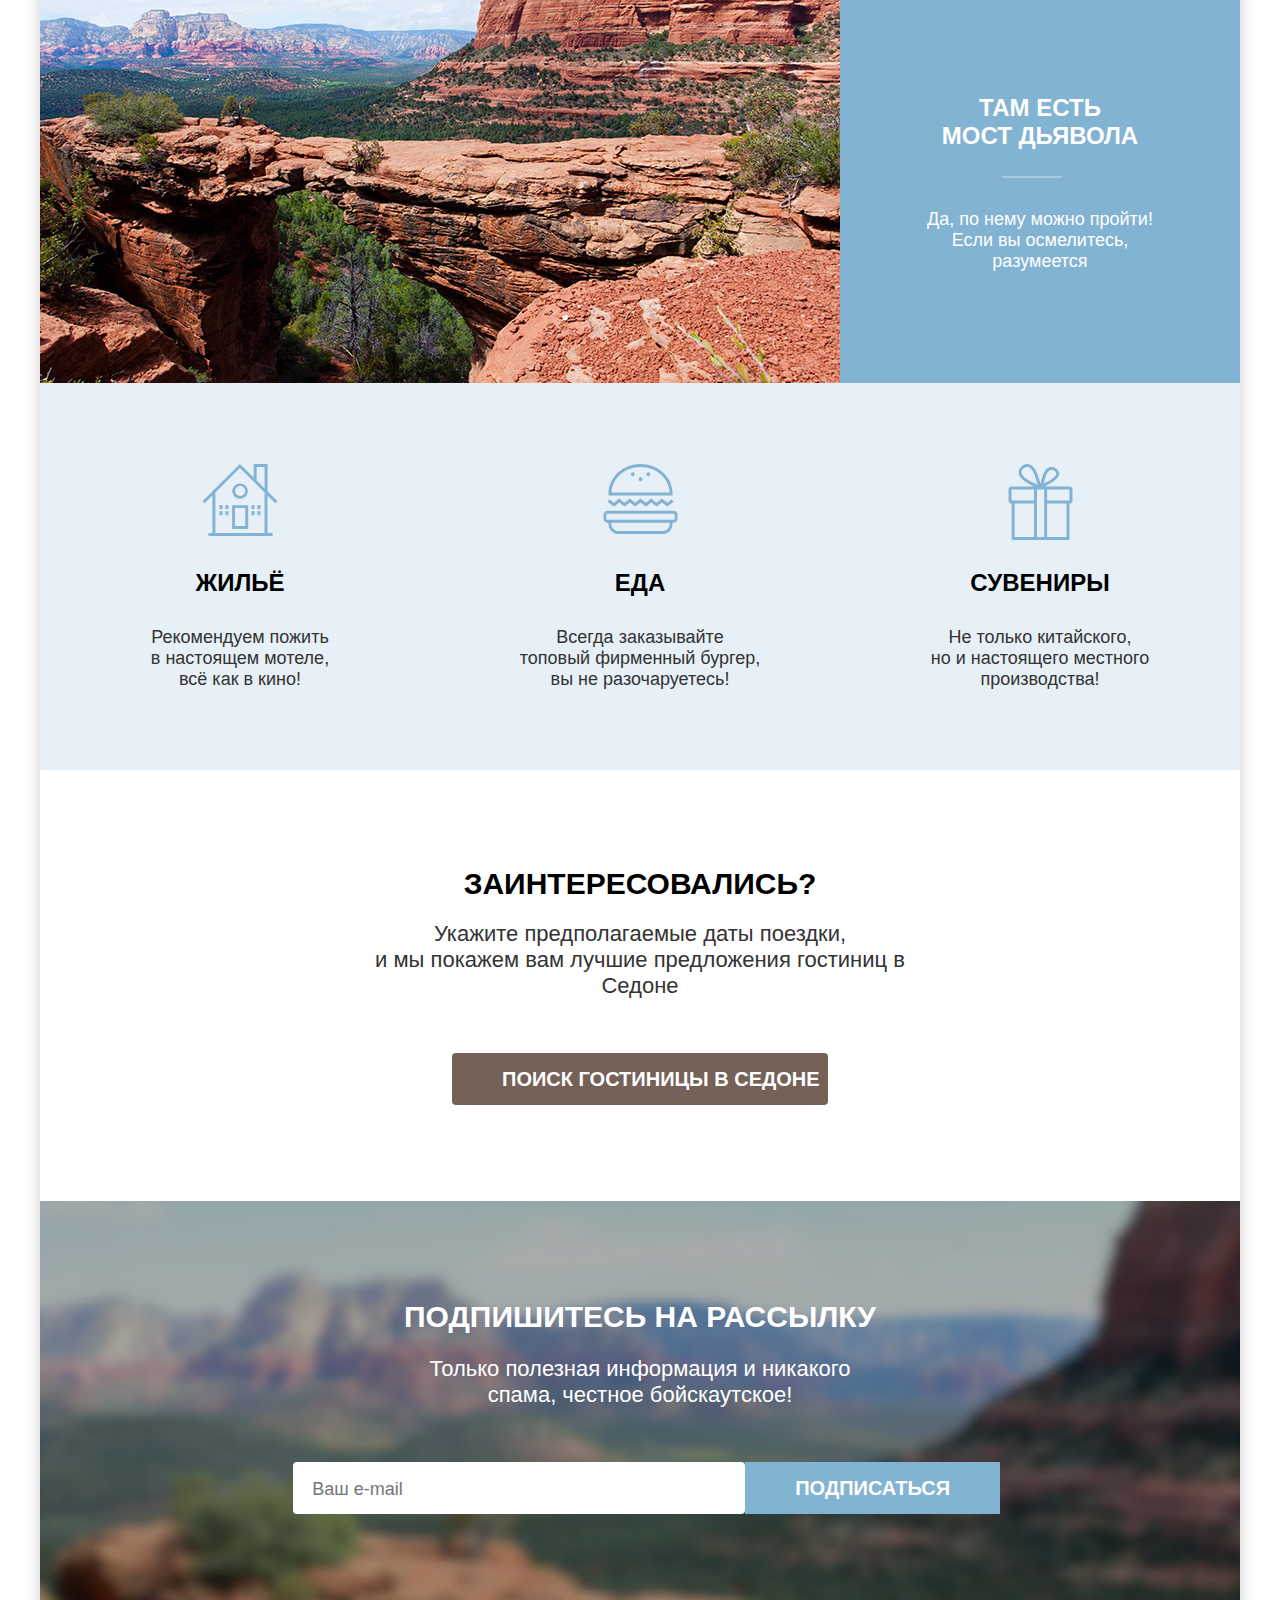
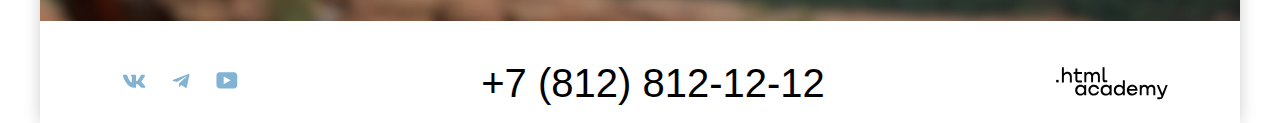
==== commit 9dcfa01c: "Попапы, слайдеры, формы" ====
--- a/index.html
+++ b/index.html
@@ -5,7 +5,7 @@
   <title>HTML Academy: Седона</title>
   <link rel="stylesheet" href="styles/styles.css">
   <link rel="icon" href="favicon.ico">
-  <link rel="icon" type="image/png" href="images/favicon-1.png">
+  <link rel="icon" type="image/png" href="images/favicon.png">
 </head>
 <body>
 <div class="wrapper">
@@ -13,7 +13,7 @@
     <nav class="navigation">
       <div class="my-flex-container">
         <a class="logoLink">
-          <img class="logo" src="images/logo-sedona-1.svg" height="70" width="140" alt="Логотип Седона.">
+          <img class="logo" src="images/logo-sedona.svg" height="70" width="140" alt="Логотип Седона.">
         </a>
         <ul class="navigation-list">
           <li class="navigation-item">
@@ -60,7 +60,7 @@
         <p class="city-description">Седона — не аттракцион для туристов, там течёт
           своя жизнь</p>
       </div>
-      <img class="photo-2" alt="здания и флаги в Седоне." src="images/photo1.jpg" width="800" height="384">
+      <img class="photo-2" alt="здания и флаги в Седоне." src="images/photo.jpg" width="800" height="384">
     </section>
     <section class="advantages-block">
       <div class="block-square">
@@ -77,7 +77,7 @@
       </div>
     </section>
     <section class="bridge-block">
-      <img class="photo-3" alt="Мост дьявола." src="images/photo-21.jpg" width="800" height="384">
+      <img class="photo-3" alt="Мост дьявола." src="images/photo-2.jpg" width="800" height="384">
       <div class="bridge-block-1">
         <h2 class="bridge-title">Там есть<br> мост дьявола</h2>
         <p class="bridge-description">Да, по нему можно пройти! Если вы осмелитесь,
@@ -121,23 +121,23 @@
     <div class="footer-social-list">
       <div class="footer-social-item">
         <a class="button" href="#">
-          <img class="background-1" src="images/vk-1.svg" width="24" height="14" alt="Кнопка вконтакте.">
+          <img class="background-1" src="images/vk.svg" width="24" height="14" alt="Кнопка вконтакте.">
         </a>
       </div>
       <div class="footer-social-item">
         <a class="button" href="#">
-          <img class="background-2" src="images/telegram-1.svg" width="18" height="15" alt="Кнопка телеграм.">
+          <img class="background-2" src="images/telegram.svg" width="18" height="15" alt="Кнопка телеграм.">
         </a>
       </div>
       <div class="footer-social-item">
         <a class="button" href="#">
-          <img class="background-3" src="images/yt-1.svg" width="22" height="17" alt="Кнопка ютуб.">
+          <img class="background-3" src="images/yt.svg" width="22" height="17" alt="Кнопка ютуб.">
         </a>
       </div>
     </div>
     <a class="contacts-phone" href="tel:+79876543210">+7 (812) 812-12-12</a>
     <a class="photo-logo-1">
-      <img class="logo-1" src="images/html_academy-1.svg" height="33" width="115" alt="Логотип HTML Academy.">
+      <img class="logo-1" src="images/html_academy.svg" height="33" width="115" alt="Логотип HTML Academy.">
     </a>
   </footer>
 </div>
--- a/styles/styles.css
+++ b/styles/styles.css
@@ -38,7 +38,7 @@
   position: relative;
   margin: 0 auto;
   background-color: #ffffff;
-  box-shadow: 0 0 23px;
+  box-shadow: 0 0 15px rgba(0, 0, 5 , .2);
 }
 
 .visually-hidden {
@@ -201,7 +201,7 @@
   text-align: center;
   align-items: center;
   box-sizing: border-box;
-  padding: 44px;
+  padding: 46px;
 }
 
 .welcome-text-h1 {
@@ -288,8 +288,20 @@
   line-height: 28px;
   text-align: center;
   text-transform: uppercase;
-  padding-top: 85px;
-  padding-bottom: 9px;
+  margin: 4px 0 61px 0;
+  position: relative;
+}
+
+.advantages-title:before {
+  content: "";
+  position: absolute;
+  width: 60px;
+  height: 2px;
+  background-color:#000000;
+  opacity: .3;
+  bottom: -31px;
+  left: 50%;
+  transform: translateX(-50%);
 }
 
 .promo-subtitle {
@@ -304,12 +316,11 @@
 
 .promo-food {
   width: 400px;
-  height: 384px;
+  padding-top: 153px;
+  background: rgba(131, 179, 211, 0.2);
+  background-image: url("../images/food.svg");
   background-repeat: no-repeat;
-  background-size: auto, cover;
-  box-sizing: border-box;
-  padding: 80px 85px;
-  background: #FFFFFF;
+  background-position: 50% 81px;
 }
 
 .promo-food-text {
@@ -348,12 +359,15 @@
   align-items: center;
 }
 
-.line-white {
+.city-title:before{
+  content: "";
+  position: absolute;
   width: 60px;
   height: 2px;
   background-color: #fff;
   opacity: .3;
-  margin-top: 10px;
+  margin-top: 84px;
+  margin-left: 39px;
 }
 
 .line-gray {
@@ -372,6 +386,7 @@
   text-transform: uppercase;
   color: #ffffff;
   padding-top: 73px;
+  position: relative;
 }
 
 .city-description {
@@ -379,7 +394,7 @@
   line-height: 21px;
   text-align: center;
   color: #ffffff;
-  padding-top: 12px;
+  padding-top: 23px;
 }
 
 .promo-block {
@@ -392,12 +407,13 @@
 
 .promo-house {
   width: 400px;
-  height: 384px;
+  box-sizing: border-box;
+  padding-top: 154px;
+  background: rgba(131, 179, 211, 0.2);
+  background-image: url("../images/house.svg");
   background-repeat: no-repeat;
-  background-size: auto, cover;
-  box-sizing: border-box;
-  padding: 80px 85px;
-  background: rgba(131, 179, 211, 0.2);
+  background-position: 50% 81px;
+  padding-bottom: 62px;
 }
 
 .promo-house-text {
@@ -411,12 +427,12 @@
 
 .souvenir-block {
   width: 400px;
-  height: 384px;
+  box-sizing: border-box;
+  padding-top: 154px;
+  background: rgba(131, 179, 211, 0.2);
+  background-image: url(../images/souvenir.svg);
   background-repeat: no-repeat;
-  background-size: auto, cover;
-  box-sizing: border-box;
-  padding: 80px 85px;
-  background: rgba(131, 179, 211, 0.2);
+  background-position: 50% 81px;
 }
 
 .block-square {
@@ -428,6 +444,7 @@
   display: flex;
   flex-direction: column;
   align-items: center;
+  padding-top: 103px;
 }
 
 .block-road {
@@ -439,6 +456,7 @@
   display: flex;
   flex-direction: column;
   align-items: center;
+  padding-top: 103px;
 }
 
 .block-tourists {
@@ -450,6 +468,7 @@
   display: flex;
   flex-direction: column;
   align-items: center;
+  padding-top: 103px;
 }
 
 .souvenir-block-text {
@@ -458,30 +477,7 @@
   line-height: 28px;
   text-align: center;
   text-transform: uppercase;
-  padding-top: 8px;
-}
-
-.advantages-img {
-  margin: auto;
-  display: block;
-}
-
-.advantages-img1 {
-  background-image: url("../images/house.svg");
-  width: 75px;
-  height: 72px;
-}
-
-.advantages-img2 {
-  width: 74px;
-  height: 70px;
-  background-image: url("../images/food.svg");
-}
-
-.advantages-img3 {
-  background-image: url("../images/souvenir.svg");
-  width: 64px;
-  height: 76px;
+  padding-top: 12px;
 }
 
 .bridge-block {
@@ -493,7 +489,6 @@
 
 .bridge-block-1 {
   width: 400px;
-  height: 384px;
   background-repeat: no-repeat;
   background-size: auto, cover;
   box-sizing: border-box;
@@ -512,6 +507,18 @@
   text-align: center;
   text-transform: uppercase;
   color: #ffffff;
+  position: relative;
+}
+
+.bridge-title:before {
+  content: "";
+  position: absolute;
+  width: 60px;
+  height: 2px;
+  background-color: #fff;
+  opacity: .3;
+  margin-top: 82px;
+  margin-left: 23px;
 }
 
 .bridge-description {
@@ -519,13 +526,14 @@
   line-height: 21px;
   text-align: center;
   color: #ffffff;
-  padding-top: 12px;
+  padding-top: 21px;
 }
 
 .advantages-description {
   font-size: 18px;
   line-height: 21px;
   text-align: center;
+  margin: 0;
 }
 
 .field {
@@ -534,11 +542,19 @@
   font-weight: 400;
   line-height: 26px;
   text-align: left;
-  padding-left: 22px;
-  padding-right: 22px;
   box-sizing: border-box;
   border: none;
   font-family: "PT Sans", sans-serif;
+  border-radius: 4px;
+  overflow: hidden;
+  padding: 14px 0 12px 19px;
+  border: 3px;
+}
+
+.form {
+  display: flex;
+  justify-content: center;
+  padding-right: 148px;
 }
 
 .second-title-1 {
@@ -550,12 +566,12 @@
 }
 
 .newsletter-block {
-  background-image: url("../images/photo.jpg");
+  background-image: url("../images/photo-1.jpg");
   display: flex;
   flex-direction: column;
   justify-content: center;
   align-items: center;
-  padding-top: 94px;
+  padding-top: 98px;
   padding-bottom: 107px;
   flex: none;
   box-sizing: border-box;
@@ -590,13 +606,7 @@
   flex-direction: column;
   align-items: center;
   box-sizing: border-box;
-  padding: 73px 304px 96px;
-}
-
-.unification {
-  border-radius: 4px;
-  overflow: hidden;
-  display: flex;
+  padding: 96px 304px 96px;
 }
 
 .index-columns-title {
@@ -605,6 +615,7 @@
   line-height: 36px;
   text-align: center;
   color: #000000;
+  margin: 0;
   margin-bottom: -3px;
   text-transform: uppercase;
 }
@@ -637,6 +648,7 @@
   align-items: center;
   text-align: center;
   text-transform: uppercase;
+  text-decoration: none
 }
 
 .button-subscribe {
@@ -656,7 +668,7 @@
   font-size: 40px;
   line-height: 40px;
   color: #000000;
-  padding-left: 73px;
+  padding-left: 71px;
   display: flex;
   justify-content: center;
   align-items: center;
@@ -696,5 +708,5 @@
 .logo-1 {
   width: 114px;
   justify-content: start;
-  margin: 0 71px;
-}
+  margin: 3px 71px;
+}
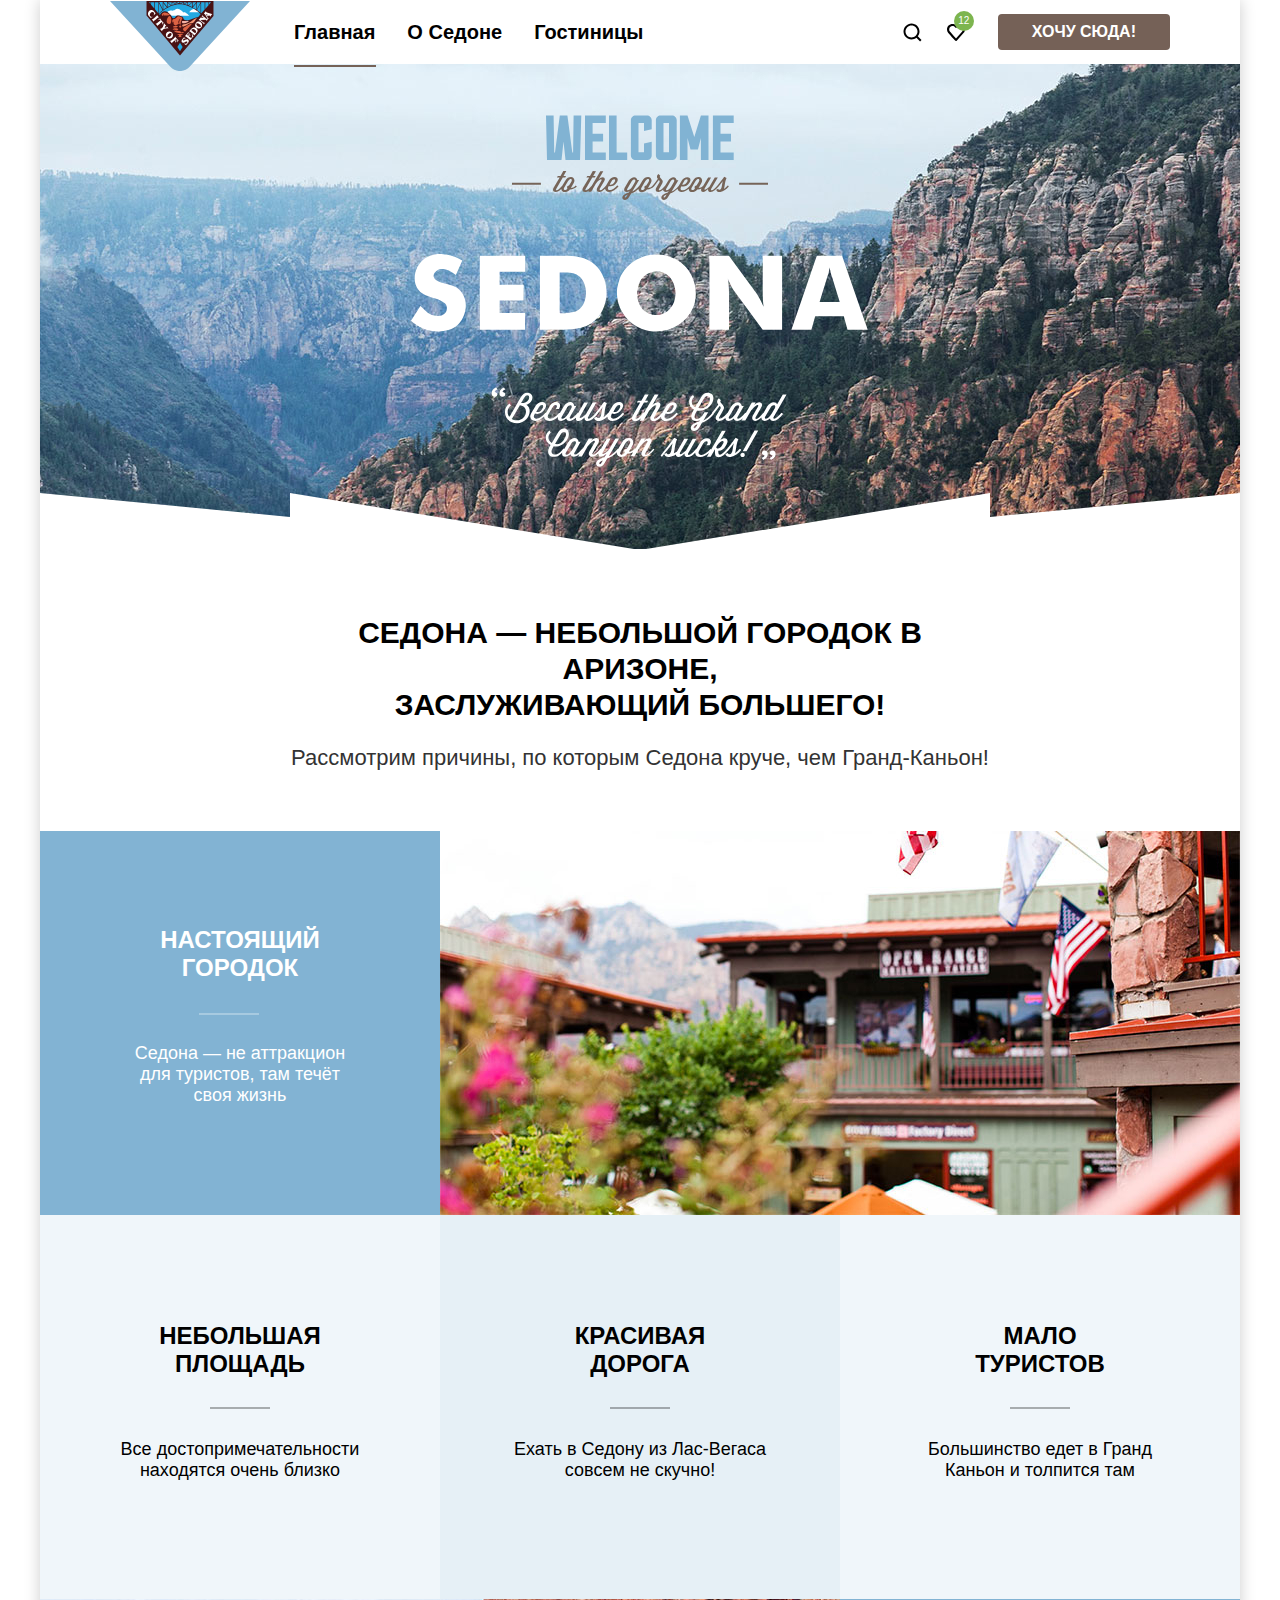
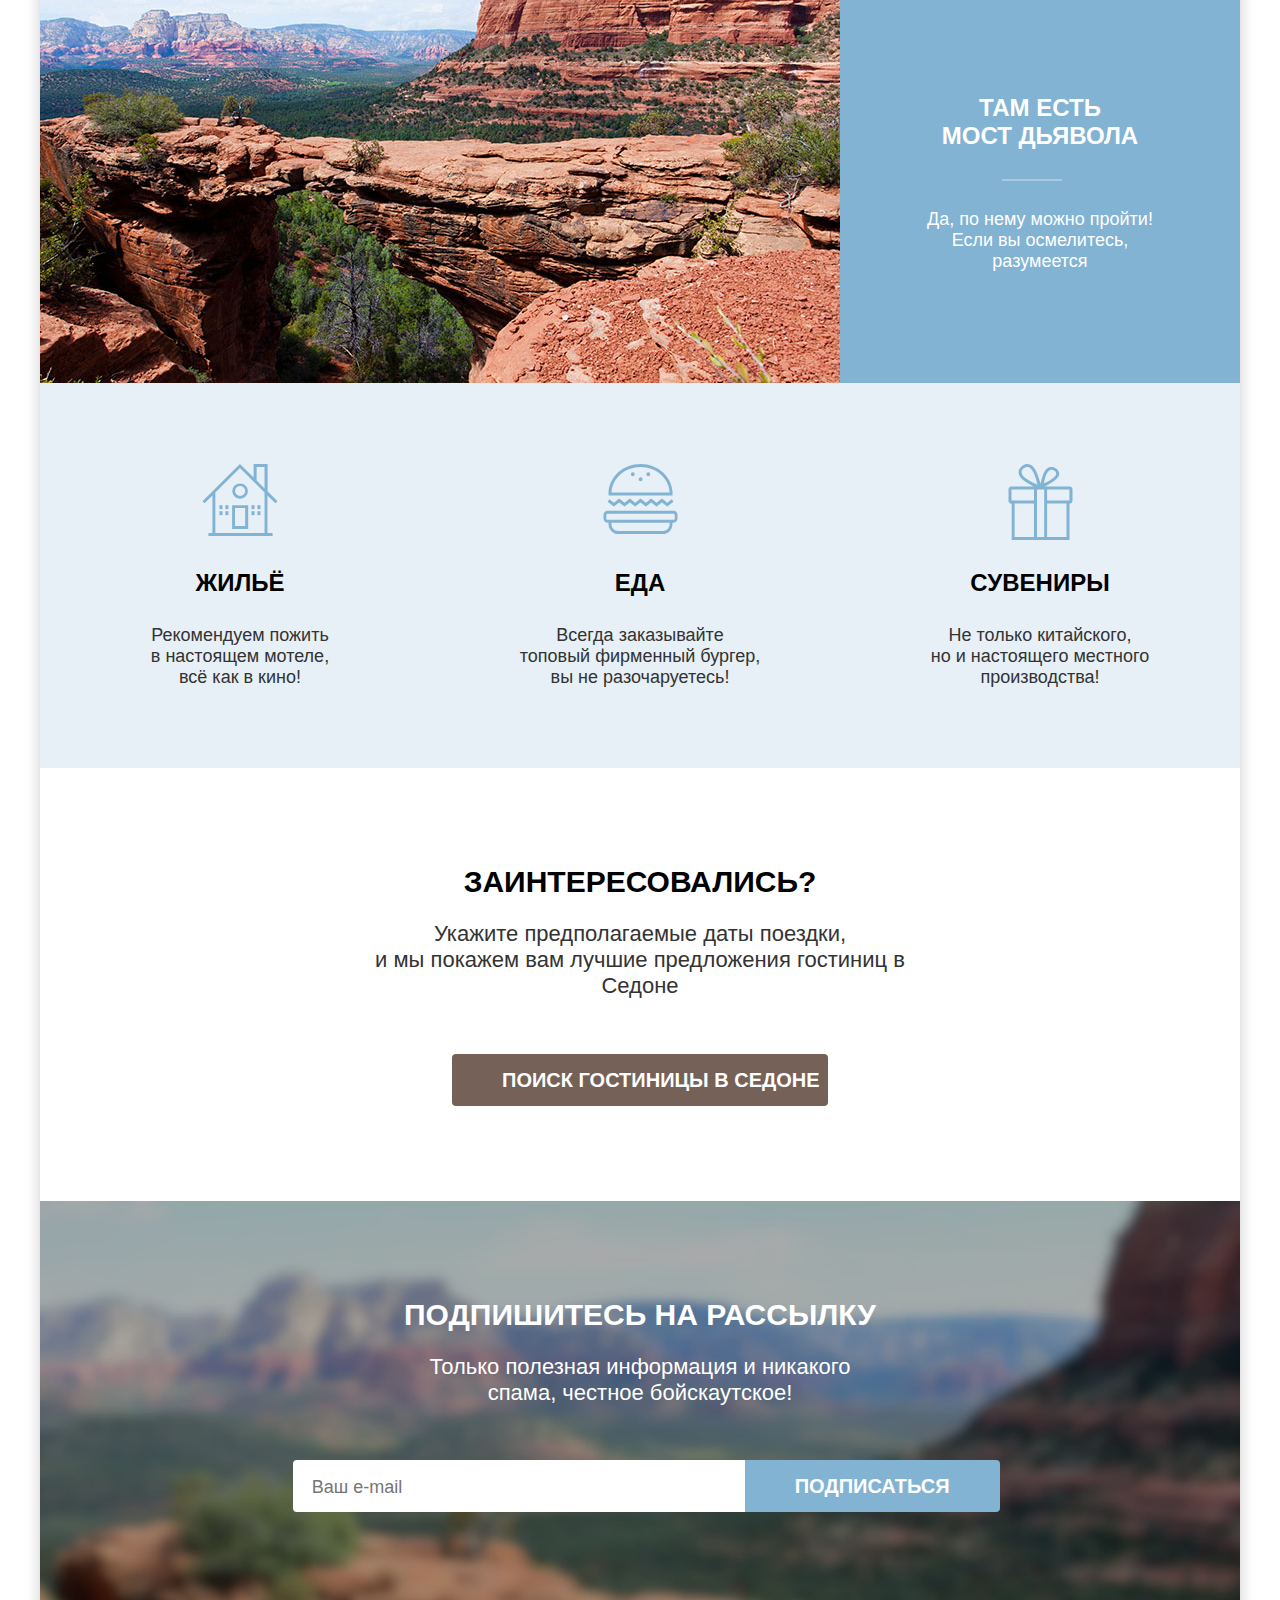
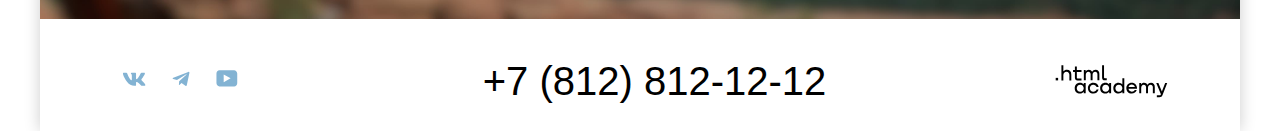
==== commit 6c81b0ff: "Попапы, слайдеры, формы" ====
--- a/index.html
+++ b/index.html
@@ -12,7 +12,7 @@
   <header class="page-header">
     <nav class="navigation">
       <div class="my-flex-container">
-        <a class="logoLink">
+        <a class="logoLink" href="index.html">
           <img class="logo" src="images/logo-sedona.svg" height="70" width="140" alt="Логотип Седона.">
         </a>
         <ul class="navigation-list">
@@ -40,7 +40,7 @@
           </a>
         </li>
         <li class="navigation-item2">
-          <button class="navigation-link-button" type="submit">Хочу сюда!</button>
+          <a class="navigation-link-button" href="#">Хочу сюда!</a>
         </li>
       </ul>
     </nav>
@@ -50,7 +50,7 @@
     </div>
     <section class="welcome-block">
       <div class="welcome-text">
-        <h1 class="welcome-text-h1"><b>Седона — небольшой городок в Аризоне, заслуживающий большего!</b></h1>
+        <h1 class="welcome-text-h1">Седона — небольшой городок в Аризоне,<br> заслуживающий большего!</h1>
         <p class="welcome-text-p">Рассмотрим причины, по которым Седона круче, чем Гранд-Каньон!</p>
       </div>
     </section>
@@ -120,25 +120,26 @@
   <footer class="footer-container">
     <div class="footer-social-list">
       <div class="footer-social-item">
-        <a class="button" href="#">
+        <a class="button" href="https://vk.com/htmlacademy">
           <img class="background-1" src="images/vk.svg" width="24" height="14" alt="Кнопка вконтакте.">
         </a>
       </div>
       <div class="footer-social-item">
-        <a class="button" href="#">
+        <a class="button" href="https://t.me/htmlacademy">
           <img class="background-2" src="images/telegram.svg" width="18" height="15" alt="Кнопка телеграм.">
         </a>
       </div>
       <div class="footer-social-item">
-        <a class="button" href="#">
+        <a class="button" href="https://www.youtube.com/user/htmlacademyru">
           <img class="background-3" src="images/yt.svg" width="22" height="17" alt="Кнопка ютуб.">
         </a>
       </div>
     </div>
     <a class="contacts-phone" href="tel:+79876543210">+7 (812) 812-12-12</a>
-    <a class="photo-logo-1">
+    <div class="photo-logo-1">
+      <a class="button" href="https://htmlacademy.ru"></a>
       <img class="logo-1" src="images/html_academy.svg" height="33" width="115" alt="Логотип HTML Academy.">
-    </a>
+    </div>
   </footer>
 </div>
 </body>
--- a/styles/styles.css
+++ b/styles/styles.css
@@ -136,27 +136,32 @@
   position: absolute;
   border: 2px;
   background-color: #756257;
-  right: 1px;
-  left: 1px;
-  bottom: 7px;
+  right: -1px;
+  left: 0;
+  bottom: 4px;
   height: 2px;
+  z-index: 2;
 }
 
 .navigation-link-button {
   background: #756157;
   color: #FFFFFF;
   border-radius: 4px;
-  padding: 10px 34px 6px;
+  padding: 8px 34px;
   border: none;
   font-weight: 700;
   font-size: 16px;
   line-height: 20px;
   white-space: nowrap;
-  height: 36px;
   text-transform: uppercase;
   text-align: center;
   margin-left: 20px;
   font-family: "PT Sans", sans-serif;
+  text-decoration: none;
+}
+
+.navigation-link-button:hover {
+  background-color: #5A3D30;
 }
 
 .navigation {
@@ -244,7 +249,7 @@
 
 .banner:before {
   content: '';
-  background: url(../images/welcome.png) 0 0 no-repeat;
+  background: url(../images/welcome.svg) 0 0 no-repeat;
   width: 458px;
   height: 352px;
   position: absolute;
@@ -254,7 +259,7 @@
 
 .banner:after {
   content: '';
-  background: url(../images/divider.png) 0 0 no-repeat;
+  background: url(../images/divider.svg) 0 0 no-repeat;
   display: block;
   width: 100%;
   height: 57px;
@@ -311,7 +316,7 @@
   text-align: center;
   color: #333333;
   align-content: center;
-  padding-top: 10px;
+  padding-top: 8px;
 }
 
 .promo-food {
@@ -366,7 +371,7 @@
   height: 2px;
   background-color: #fff;
   opacity: .3;
-  margin-top: 84px;
+  margin-top: 87px;
   margin-left: 39px;
 }
 
@@ -385,7 +390,7 @@
   text-align: center;
   text-transform: uppercase;
   color: #ffffff;
-  padding-top: 73px;
+  padding-top: 75px;
   position: relative;
 }
 
@@ -517,7 +522,7 @@
   height: 2px;
   background-color: #fff;
   opacity: .3;
-  margin-top: 82px;
+  margin-top: 85px;
   margin-left: 23px;
 }
 
@@ -545,16 +550,21 @@
   box-sizing: border-box;
   border: none;
   font-family: "PT Sans", sans-serif;
-  border-radius: 4px;
+  border-top-left-radius: 4px;
+  border-bottom-left-radius: 4px;
   overflow: hidden;
   padding: 14px 0 12px 19px;
   border: 3px;
 }
 
+.field:hover {
+  background-color: #DCDCDC;
+}
+
 .form {
   display: flex;
   justify-content: center;
-  padding-right: 148px;
+  padding-right: 149px;
 }
 
 .second-title-1 {
@@ -571,7 +581,7 @@
   flex-direction: column;
   justify-content: center;
   align-items: center;
-  padding-top: 98px;
+  padding-top: 96px;
   padding-bottom: 107px;
   flex: none;
   box-sizing: border-box;
@@ -606,7 +616,7 @@
   flex-direction: column;
   align-items: center;
   box-sizing: border-box;
-  padding: 96px 304px 96px;
+  padding: 96px 304px 95px;
 }
 
 .index-columns-title {
@@ -616,7 +626,7 @@
   text-align: center;
   color: #000000;
   margin: 0;
-  margin-bottom: -3px;
+  margin-bottom: -1px;
   text-transform: uppercase;
 }
 
@@ -627,7 +637,7 @@
   text-align: center;
   color: #333333;
   display: flex;
-  margin-bottom: 54px;
+  margin-bottom: 55px;
 }
 
 .index-hotel-search {
@@ -648,7 +658,11 @@
   align-items: center;
   text-align: center;
   text-transform: uppercase;
-  text-decoration: none
+  text-decoration: none;
+}
+
+.index-hotel-search:hover {
+  background-color: #5A3D30;
 }
 
 .button-subscribe {
@@ -662,13 +676,19 @@
   text-transform: uppercase;
   color: #FFFFFF;
   border: none;
+  border-top-right-radius: 4px;
+  border-bottom-right-radius: 4px;
+}
+
+.button-subscribe:hover {
+  background-color: #7FC7FF;
 }
 
 .contacts-phone {
   font-size: 40px;
   line-height: 40px;
   color: #000000;
-  padding-left: 71px;
+  padding-left: 75px;
   display: flex;
   justify-content: center;
   align-items: center;
@@ -680,7 +700,7 @@
   justify-content: space-between;
   margin: 0 auto;
   padding-top: 42px;
-  padding-bottom: 20px;
+  padding-bottom: 30px;
   box-sizing: border-box;
 }
 
@@ -706,7 +726,7 @@
 }
 
 .logo-1 {
-  width: 114px;
+  width: 115px;
   justify-content: start;
   margin: 3px 71px;
 }
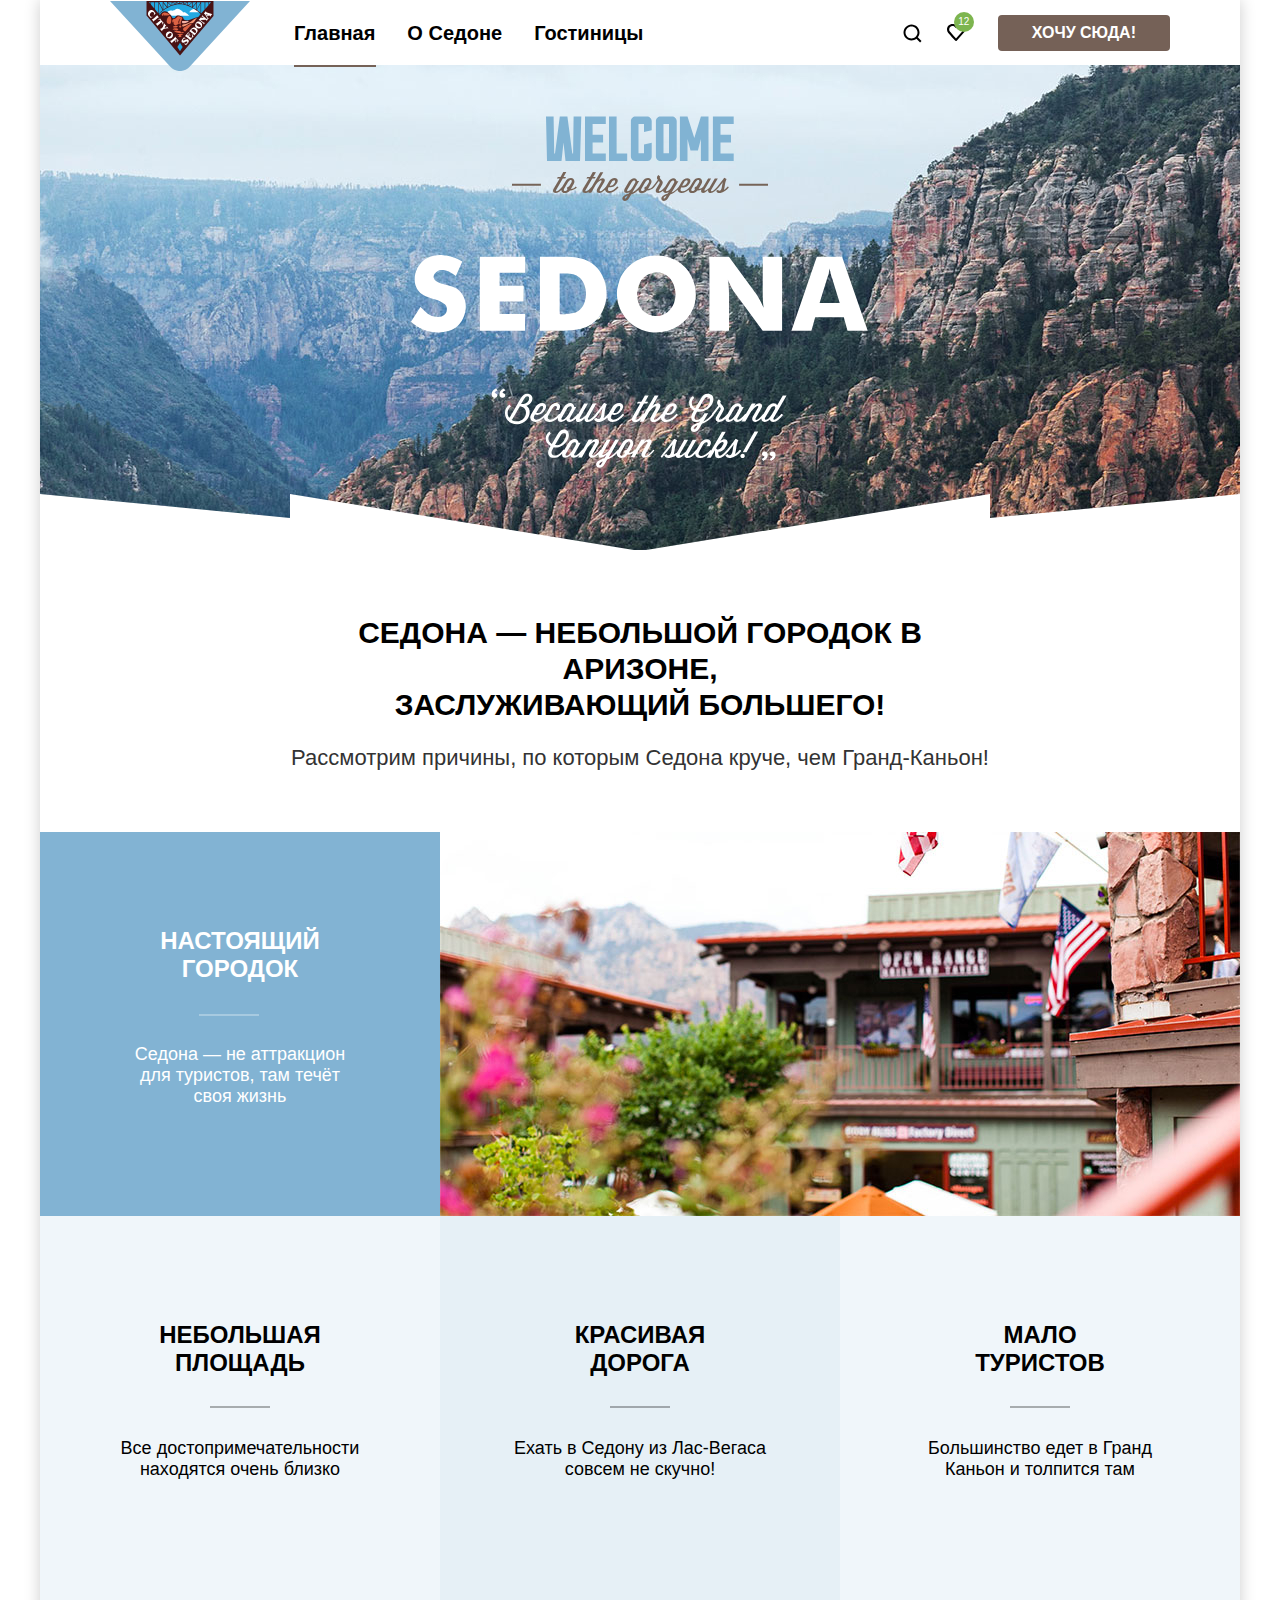
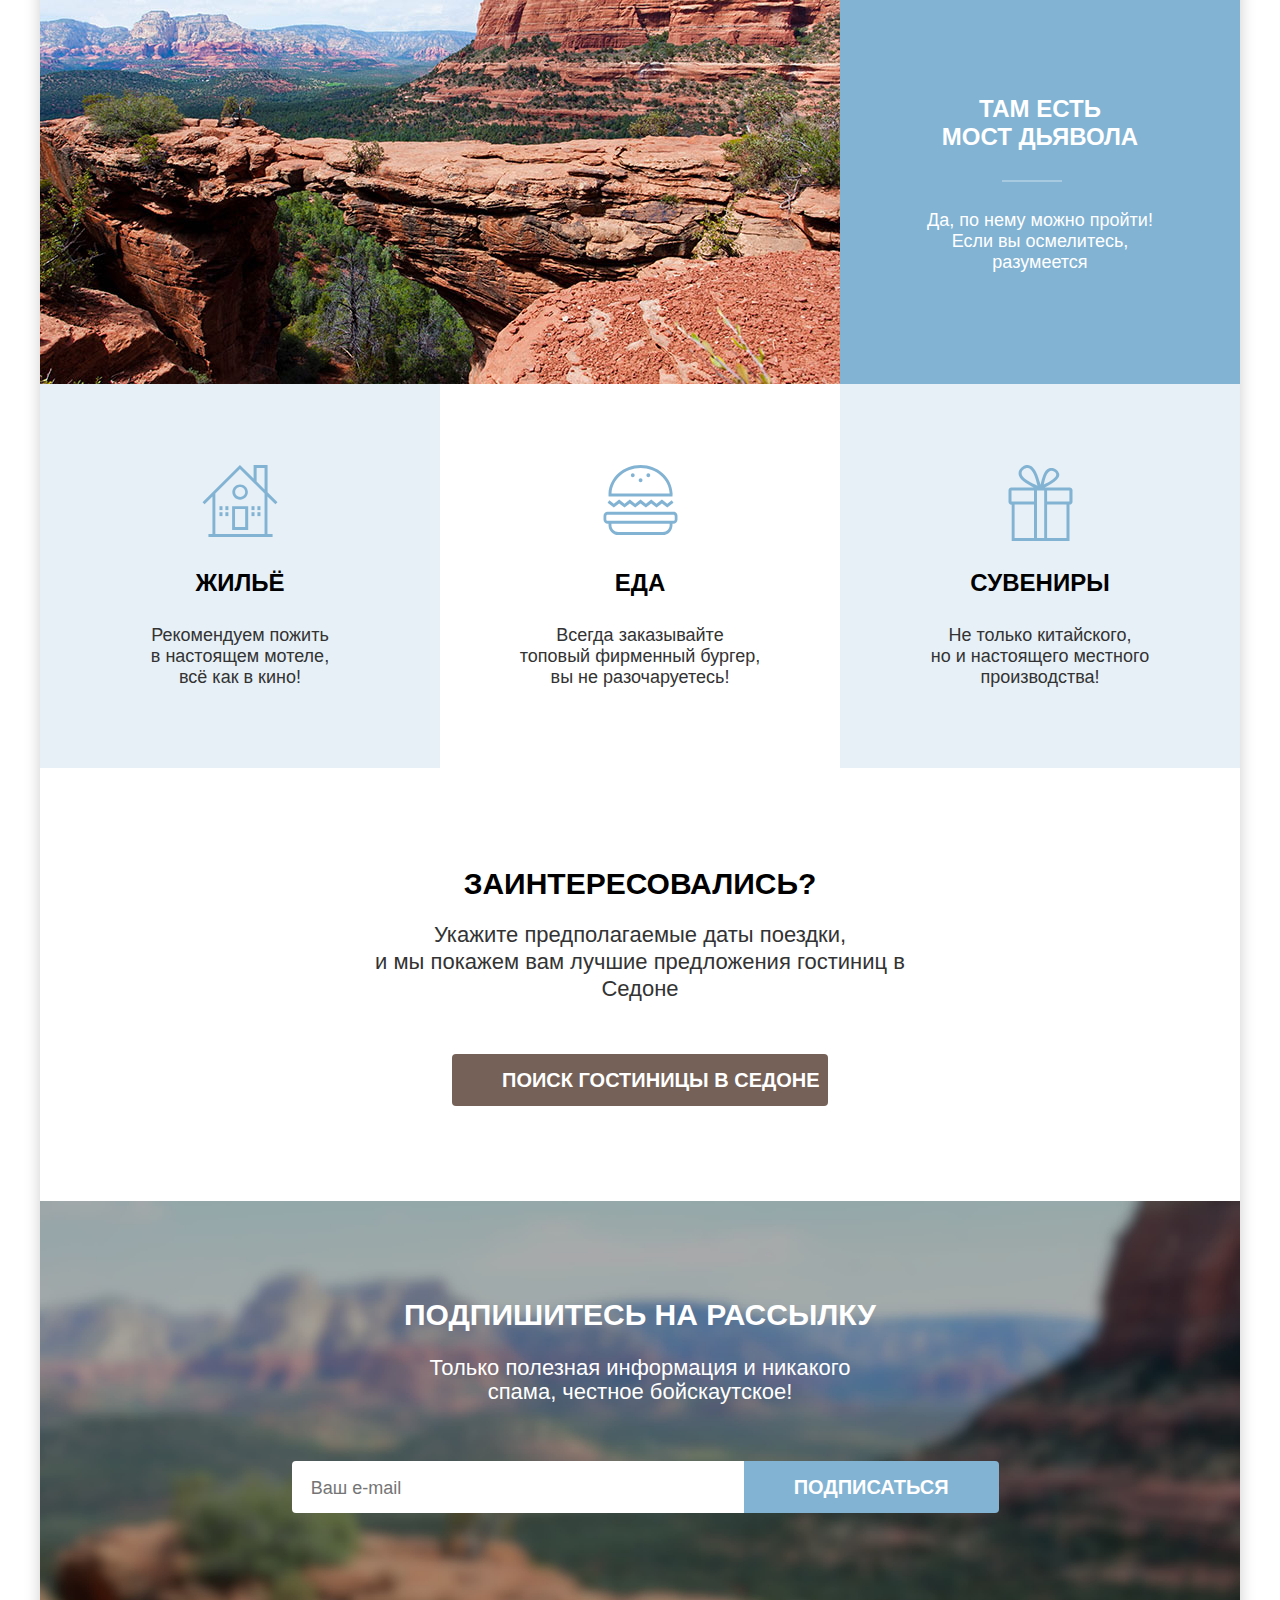
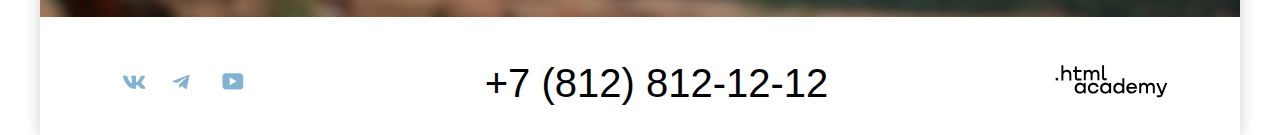
==== commit 6b27ec8d: "Попапы, слайдеры, формы" ====
--- a/index.html
+++ b/index.html
@@ -107,14 +107,14 @@
     <section class="newsletter-block">
       <h2 class="newsletter-title">Подпишитесь на рассылку</h2>
       <p class="newsletter-title-p">Только полезная информация и никакого спама, честное бойскаутское!</p>
-        <form class="form" action="http://echo.htmlacademy.ru/" method="post">
-          <label for="newsletter-email">
-            <span class="visually-hidden">Введите ваш email.</span>
-          </label>
-          <input class="field" placeholder="Ваш e-mail" type="email" name="newsletter-email"
-                 id="newsletter-email" required>
-          <button class="button-subscribe" type="submit">Подписаться</button>
-        </form>
+      <form class="form" action="http://echo.htmlacademy.ru/" method="post">
+        <label for="newsletter-email">
+          <span class="visually-hidden">Введите ваш email.</span>
+        </label>
+        <input class="field" placeholder="Ваш e-mail" type="email" name="newsletter-email"
+               id="newsletter-email" required>
+        <button class="button-subscribe" type="submit">Подписаться</button>
+      </form>
     </section>
   </main>
   <footer class="footer-container">
@@ -135,10 +135,13 @@
         </a>
       </div>
     </div>
-    <a class="contacts-phone" href="tel:+79876543210">+7 (812) 812-12-12</a>
+    <div>
+      <a class="contacts-phone" href="tel:+79876543210">+7 (812) 812-12-12</a>
+    </div>
     <div class="photo-logo-1">
-      <a class="button" href="https://htmlacademy.ru"></a>
-      <img class="logo-1" src="images/html_academy.svg" height="33" width="115" alt="Логотип HTML Academy.">
+      <a class="button" href="https://htmlacademy.ru">
+        <img class="logo-1" src="images/html_academy.svg" height="33" width="115" alt="Логотип HTML Academy.">
+      </a>
     </div>
   </footer>
 </div>
--- a/styles/styles.css
+++ b/styles/styles.css
@@ -53,7 +53,7 @@
   gap: 105px;
   padding: 0 70px;
   width: 1200px;
-  height: 64px;
+  height: 65px;
   box-sizing: border-box;
   align-items: center;
   flex-grow: 1;
@@ -79,6 +79,10 @@
   display: flex;
   justify-content: start;
   align-items: center;
+}
+
+.navigation-link:hover {
+  color: #756257;
 }
 
 .navigation-link-likes {
@@ -206,7 +210,7 @@
   text-align: center;
   align-items: center;
   box-sizing: border-box;
-  padding: 46px;
+  padding: 45px;
 }
 
 .welcome-text-h1 {
@@ -244,7 +248,7 @@
   height: 485px;
   margin: 0 auto;
   position: relative;
-  background: url(../images/index-background.jpg) 0 0 no-repeat;
+  background: url(../images/background.jpg) 0 0 no-repeat;
 }
 
 .banner:before {
@@ -293,7 +297,7 @@
   line-height: 28px;
   text-align: center;
   text-transform: uppercase;
-  margin: 4px 0 61px 0;
+  margin: 2px 0 61px 0;
   position: relative;
 }
 
@@ -322,7 +326,7 @@
 .promo-food {
   width: 400px;
   padding-top: 153px;
-  background: rgba(131, 179, 211, 0.2);
+  background: #FFFFFF;
   background-image: url("../images/food.svg");
   background-repeat: no-repeat;
   background-position: 50% 81px;
@@ -334,7 +338,7 @@
   line-height: 28px;
   text-align: center;
   text-transform: uppercase;
-  padding-top: 13px;
+  padding-top: 12px;
 }
 
 .city-block {
@@ -427,7 +431,7 @@
   line-height: 28px;
   text-align: center;
   text-transform: uppercase;
-  padding-top: 12px;
+  padding-top: 11px;
 }
 
 .souvenir-block {
@@ -482,7 +486,7 @@
   line-height: 28px;
   text-align: center;
   text-transform: uppercase;
-  padding-top: 12px;
+  padding-top: 11px;
 }
 
 .bridge-block {
@@ -564,7 +568,7 @@
 .form {
   display: flex;
   justify-content: center;
-  padding-right: 149px;
+  padding-right: 151px;
 }
 
 .second-title-1 {
@@ -582,7 +586,7 @@
   justify-content: center;
   align-items: center;
   padding-top: 96px;
-  padding-bottom: 107px;
+  padding-bottom: 104px;
   flex: none;
   box-sizing: border-box;
   background-size: cover;
@@ -593,7 +597,7 @@
   font-size: 30px;
   line-height: 36px;
   text-align: center;
-  height: 35px;
+  height: 37px;
   text-transform: uppercase;
   color: #FFFFFF;
   margin: 0;
@@ -603,12 +607,12 @@
   width: 475px;
   font-weight: 400;
   font-size: 22px;
-  line-height: 26px;
+  line-height: 24px;
   text-align: center;
   color: #FFFFFF;
   display: flex;
   box-sizing: border-box;
-  margin-bottom: 54px;
+  margin-bottom: 57px;
 }
 
 .index-columns-block {
@@ -616,7 +620,7 @@
   flex-direction: column;
   align-items: center;
   box-sizing: border-box;
-  padding: 96px 304px 95px;
+  padding: 98px 304px 95px;
 }
 
 .index-columns-title {
@@ -626,18 +630,18 @@
   text-align: center;
   color: #000000;
   margin: 0;
-  margin-bottom: -1px;
+  margin-bottom: -3px;
   text-transform: uppercase;
 }
 
 .index-columns-description {
   font-weight: 400;
   font-size: 22px;
-  line-height: 26px;
+  line-height: 27px;
   text-align: center;
   color: #333333;
   display: flex;
-  margin-bottom: 55px;
+  margin-bottom: 52px;
 }
 
 .index-hotel-search {
@@ -688,25 +692,27 @@
   font-size: 40px;
   line-height: 40px;
   color: #000000;
-  padding-left: 75px;
+  padding-left: 71px;
   display: flex;
   justify-content: center;
   align-items: center;
   text-decoration: none;
+  white-space: nowrap;
 }
 
 .footer-container {
   display: flex;
   justify-content: space-between;
   margin: 0 auto;
-  padding-top: 42px;
+  padding-top: 46px;
   padding-bottom: 30px;
   box-sizing: border-box;
 }
 
 .footer-social-list {
-  display: flex;
-  align-items: center;
+  display: grid;
+  grid-template-columns: 1fr 1fr 1fr;
+  justify-content: space-between;
   padding-left: 69px;
   margin: 0;
 }
@@ -718,6 +724,7 @@
   align-items: center;
   box-sizing: border-box;
   margin: 0;
+  width:100%
 }
 
 .photo-logo-1 {
@@ -728,5 +735,5 @@
 .logo-1 {
   width: 115px;
   justify-content: start;
-  margin: 3px 71px;
-}
+  margin: 2px 71px;
+}
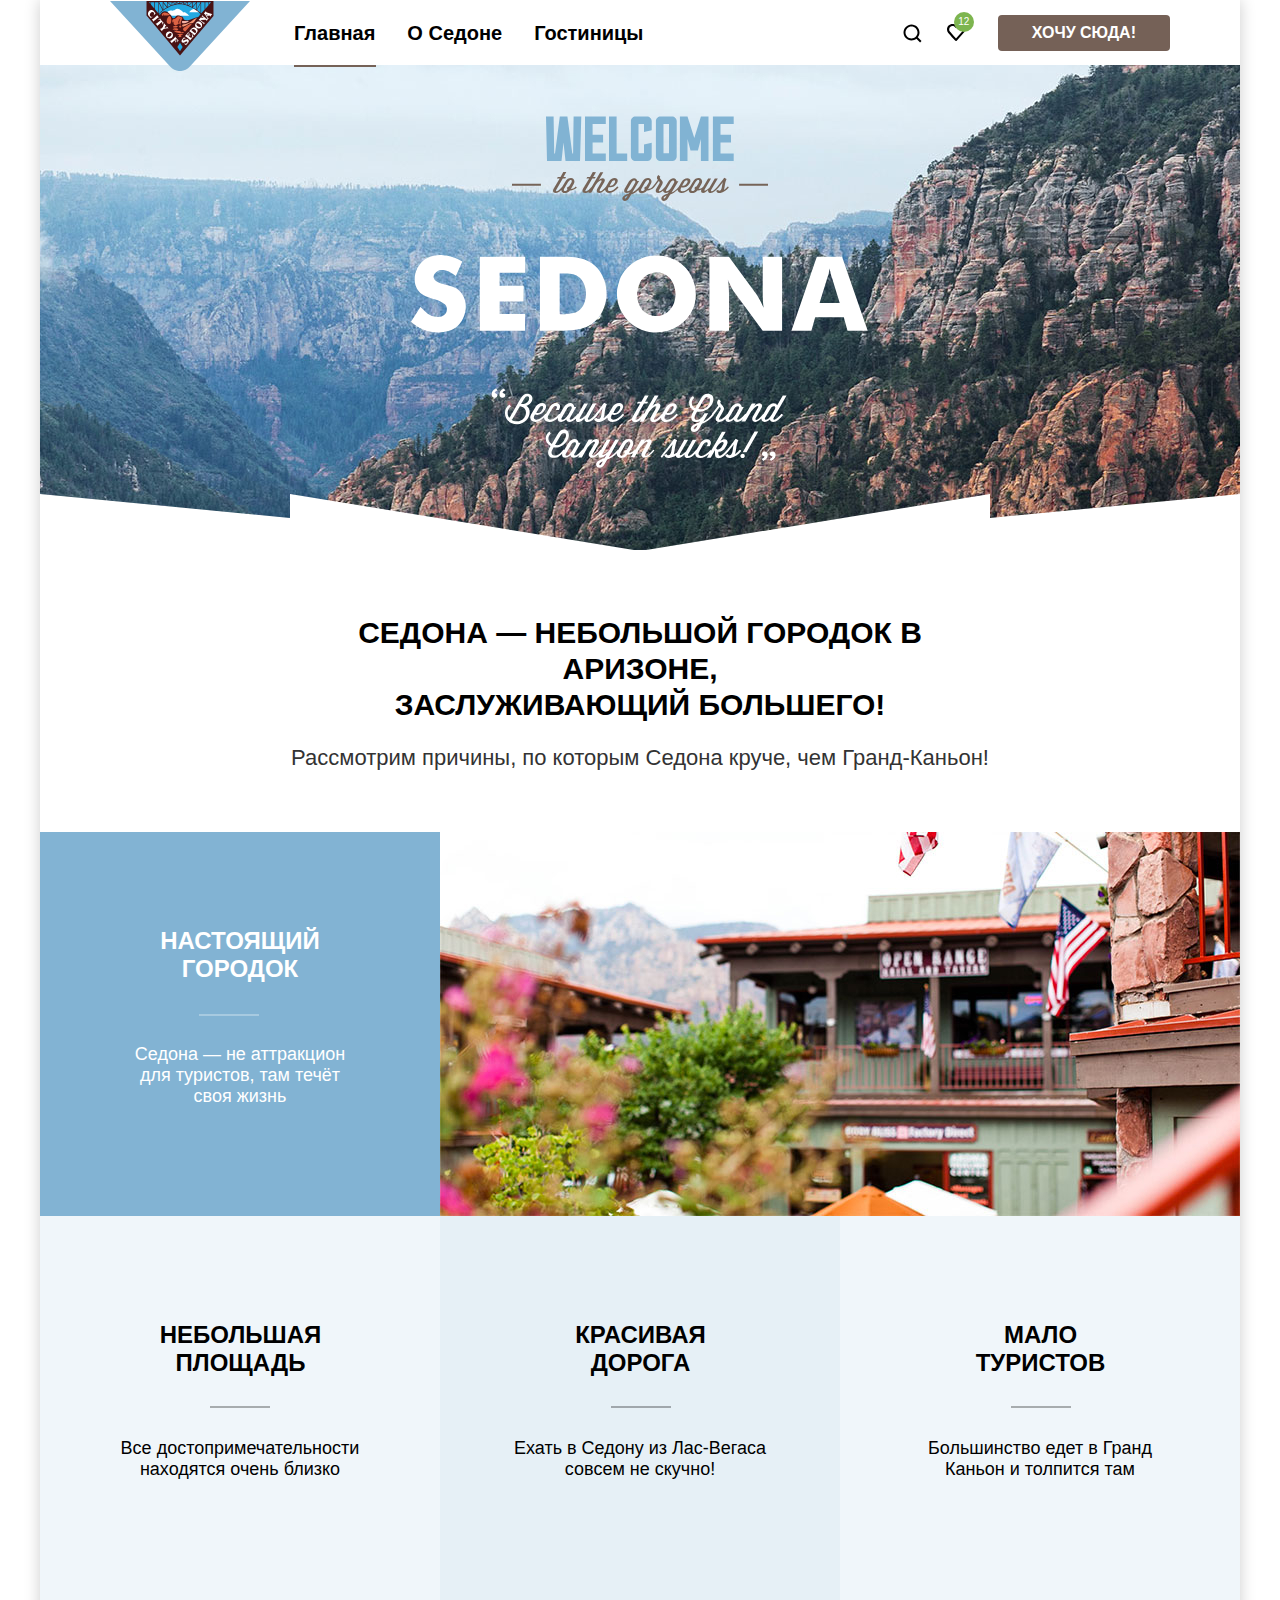
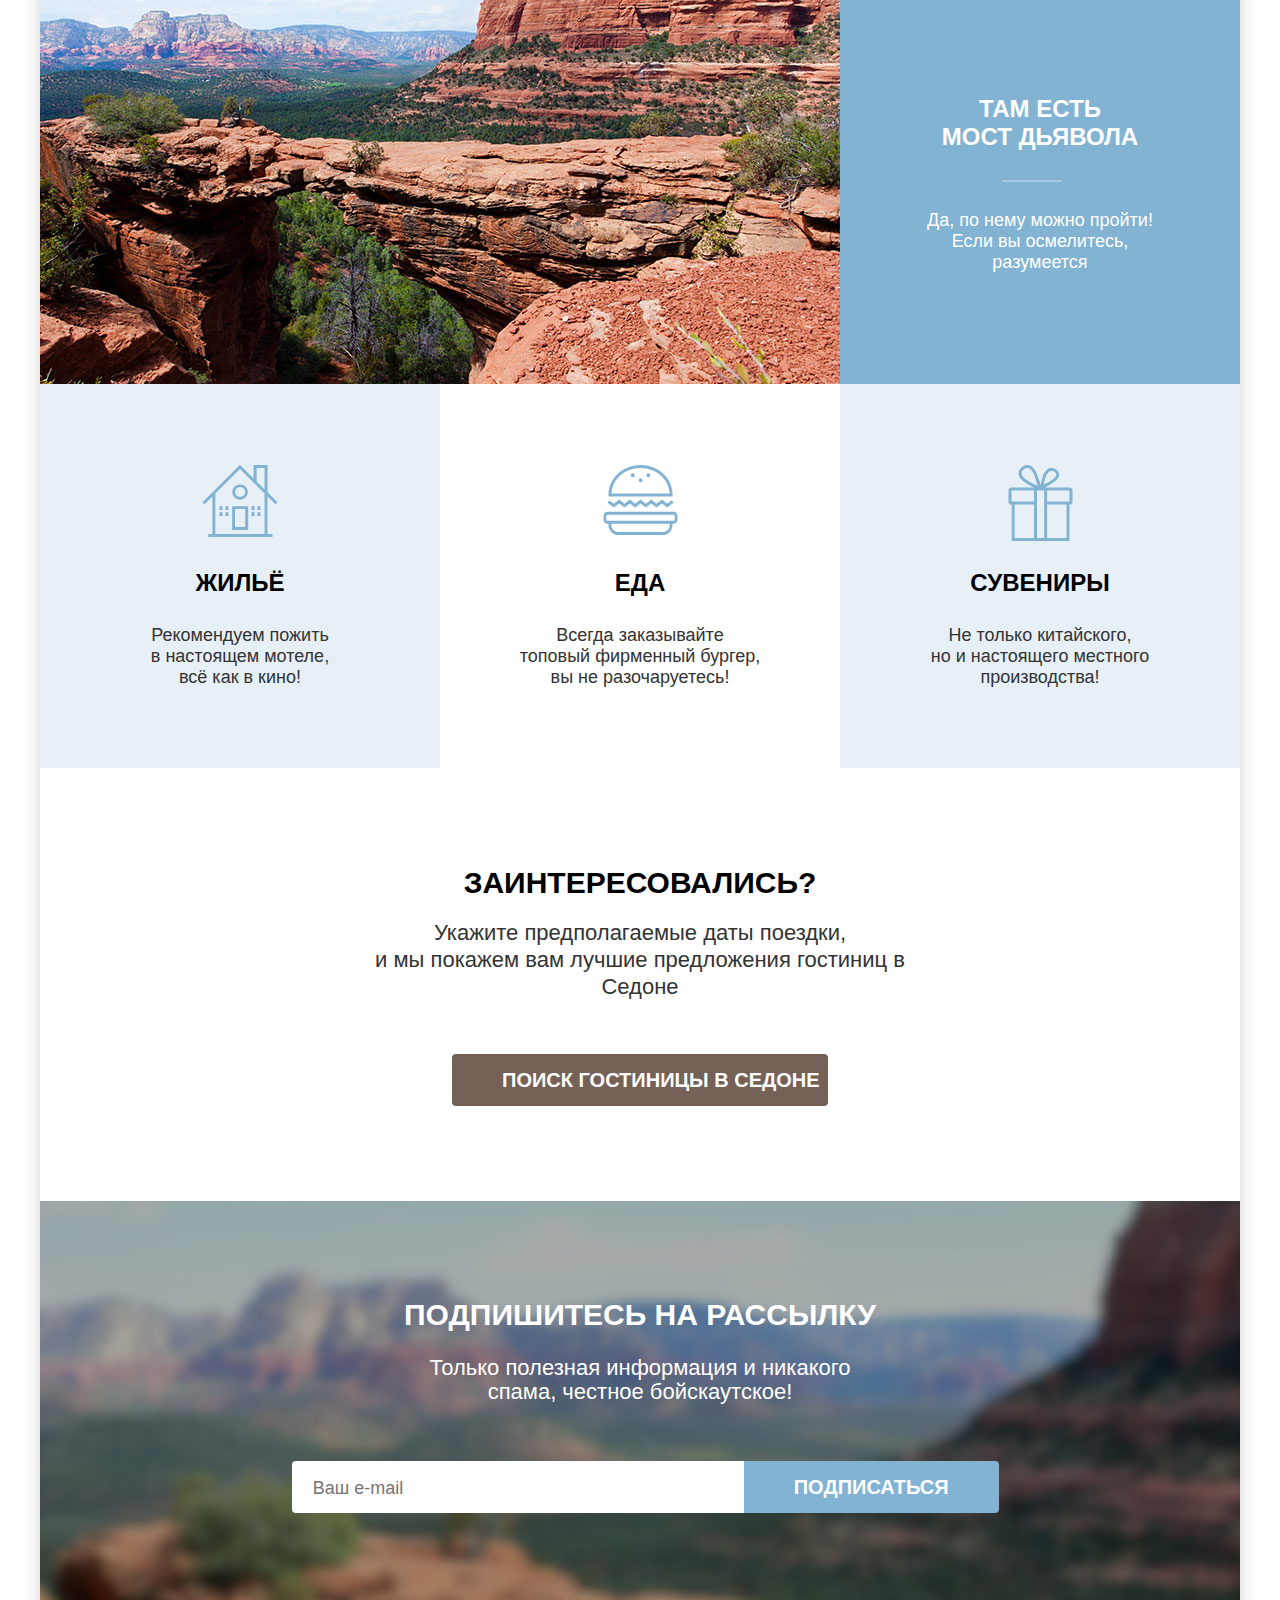
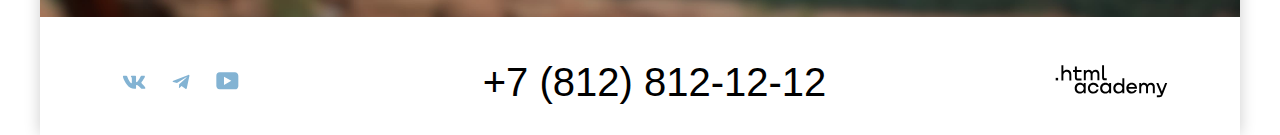
==== commit de77113f: "Merge pull request #8 from Orlova62/master" ====
--- a/index.html
+++ b/index.html
@@ -5,7 +5,6 @@
   <title>HTML Academy: Седона</title>
   <link rel="stylesheet" href="styles/styles.css">
   <link rel="icon" href="favicon.ico">
-  <link rel="icon" type="image/png" href="images/favicon.png">
 </head>
 <body>
 <div class="wrapper">
@@ -65,14 +64,14 @@
     <section class="advantages-block">
       <div class="block-square">
         <h2 class="advantages-title">Небольшая<br> площадь</h2>
-        <p class="advantages-description"> Все достопримечательности <br>находятся очень близко</p>
+        <p class="advantages-description">Все достопримечательности<br> находятся очень близко</p>
       </div>
       <div class="block-road">
         <h2 class="advantages-title">Красивая<br> дорога</h2>
-        <p class="advantages-description">Ехать в Седону из Лас-Вегаса <br>совсем не скучно!</p>
+        <p class="advantages-description">Ехать в Седону из Лас-Вегаса<br> совсем не скучно!</p>
       </div>
       <div class="block-tourists">
-        <h2 class="advantages-title">Мало <br>туристов</h2>
+        <h2 class="advantages-title">Мало<br> туристов</h2>
         <p class="advantages-description">Большинство едет в Гранд<br> Каньон и толпится там</p>
       </div>
     </section>
@@ -95,7 +94,7 @@
       </div>
       <div class="souvenir-block">
         <h2 class="souvenir-block-text">Сувениры</h2>
-        <p class="promo-subtitle">Не только китайского,<br> но и настоящего местного <br>производства!</p>
+        <p class="promo-subtitle">Не только китайского,<br> но и настоящего местного<br> производства!</p>
       </div>
     </section>
     <section class="index-columns-block">
@@ -131,7 +130,7 @@
       </div>
       <div class="footer-social-item">
         <a class="button" href="https://www.youtube.com/user/htmlacademyru">
-          <img class="background-3" src="images/yt.svg" width="22" height="17" alt="Кнопка ютуб.">
+          <img class="background-3" src="images/yt.svg" width="23" height="18" alt="Кнопка ютуб.">
         </a>
       </div>
     </div>
--- a/styles/styles.css
+++ b/styles/styles.css
@@ -297,7 +297,7 @@
   line-height: 28px;
   text-align: center;
   text-transform: uppercase;
-  margin: 2px 0 61px 0;
+  margin: 2px -1px 61px 0;
   position: relative;
 }
 
@@ -330,6 +330,7 @@
   background-image: url("../images/food.svg");
   background-repeat: no-repeat;
   background-position: 50% 81px;
+  padding-bottom: 62px;
 }
 
 .promo-food-text {
@@ -442,6 +443,7 @@
   background-image: url(../images/souvenir.svg);
   background-repeat: no-repeat;
   background-position: 50% 81px;
+  padding-bottom: 62px;
 }
 
 .block-square {
@@ -557,7 +559,7 @@
   border-top-left-radius: 4px;
   border-bottom-left-radius: 4px;
   overflow: hidden;
-  padding: 14px 0 12px 19px;
+  padding: 14px 0 12px 21px;
   border: 3px;
 }
 
@@ -626,7 +628,7 @@
 .index-columns-title {
   font-weight: 700;
   font-size: 30px;
-  line-height: 36px;
+  line-height: 34px;
   text-align: center;
   color: #000000;
   margin: 0;
@@ -641,7 +643,7 @@
   text-align: center;
   color: #333333;
   display: flex;
-  margin-bottom: 52px;
+  margin-bottom: 54px;
 }
 
 .index-hotel-search {
@@ -690,9 +692,9 @@
 
 .contacts-phone {
   font-size: 40px;
-  line-height: 40px;
+  line-height: 39px;
   color: #000000;
-  padding-left: 71px;
+  padding-left: 170px;
   display: flex;
   justify-content: center;
   align-items: center;
@@ -715,6 +717,7 @@
   justify-content: space-between;
   padding-left: 69px;
   margin: 0;
+  max-width: 47px;
 }
 
 .footer-social-item {
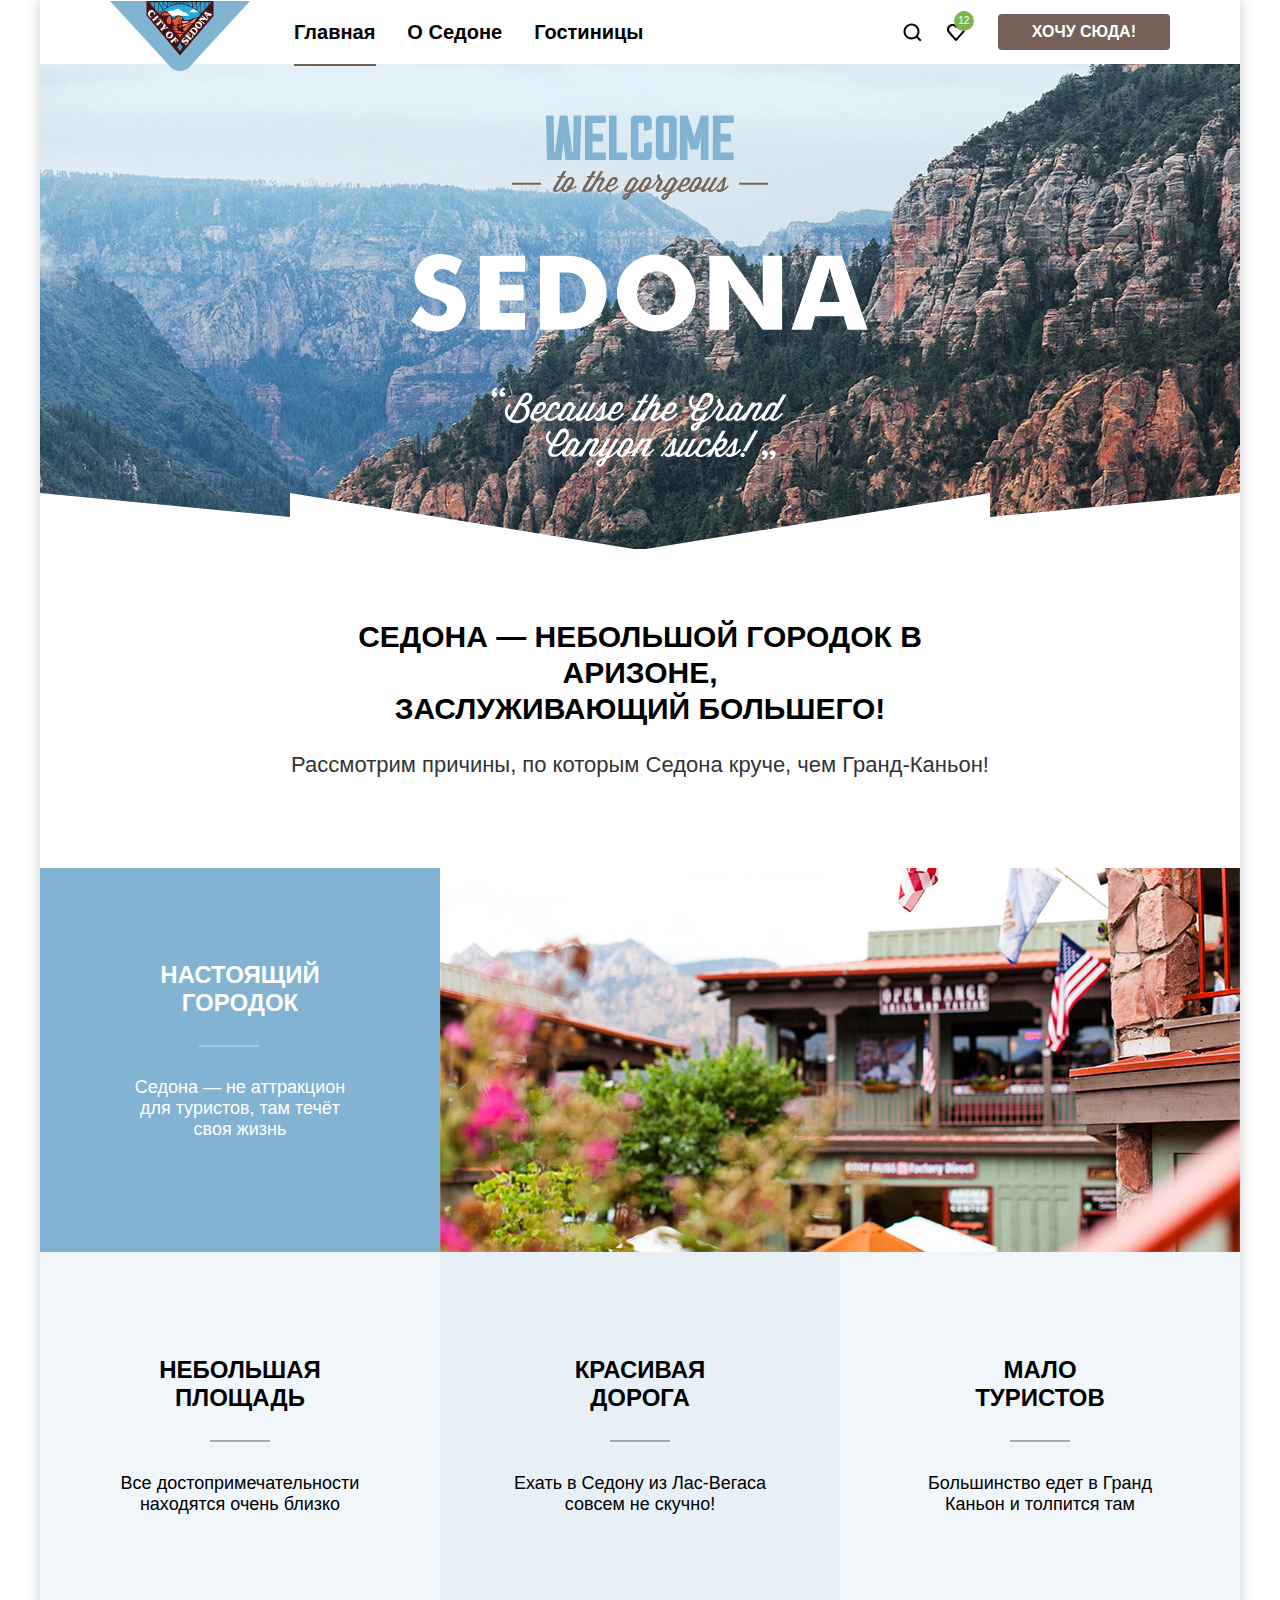
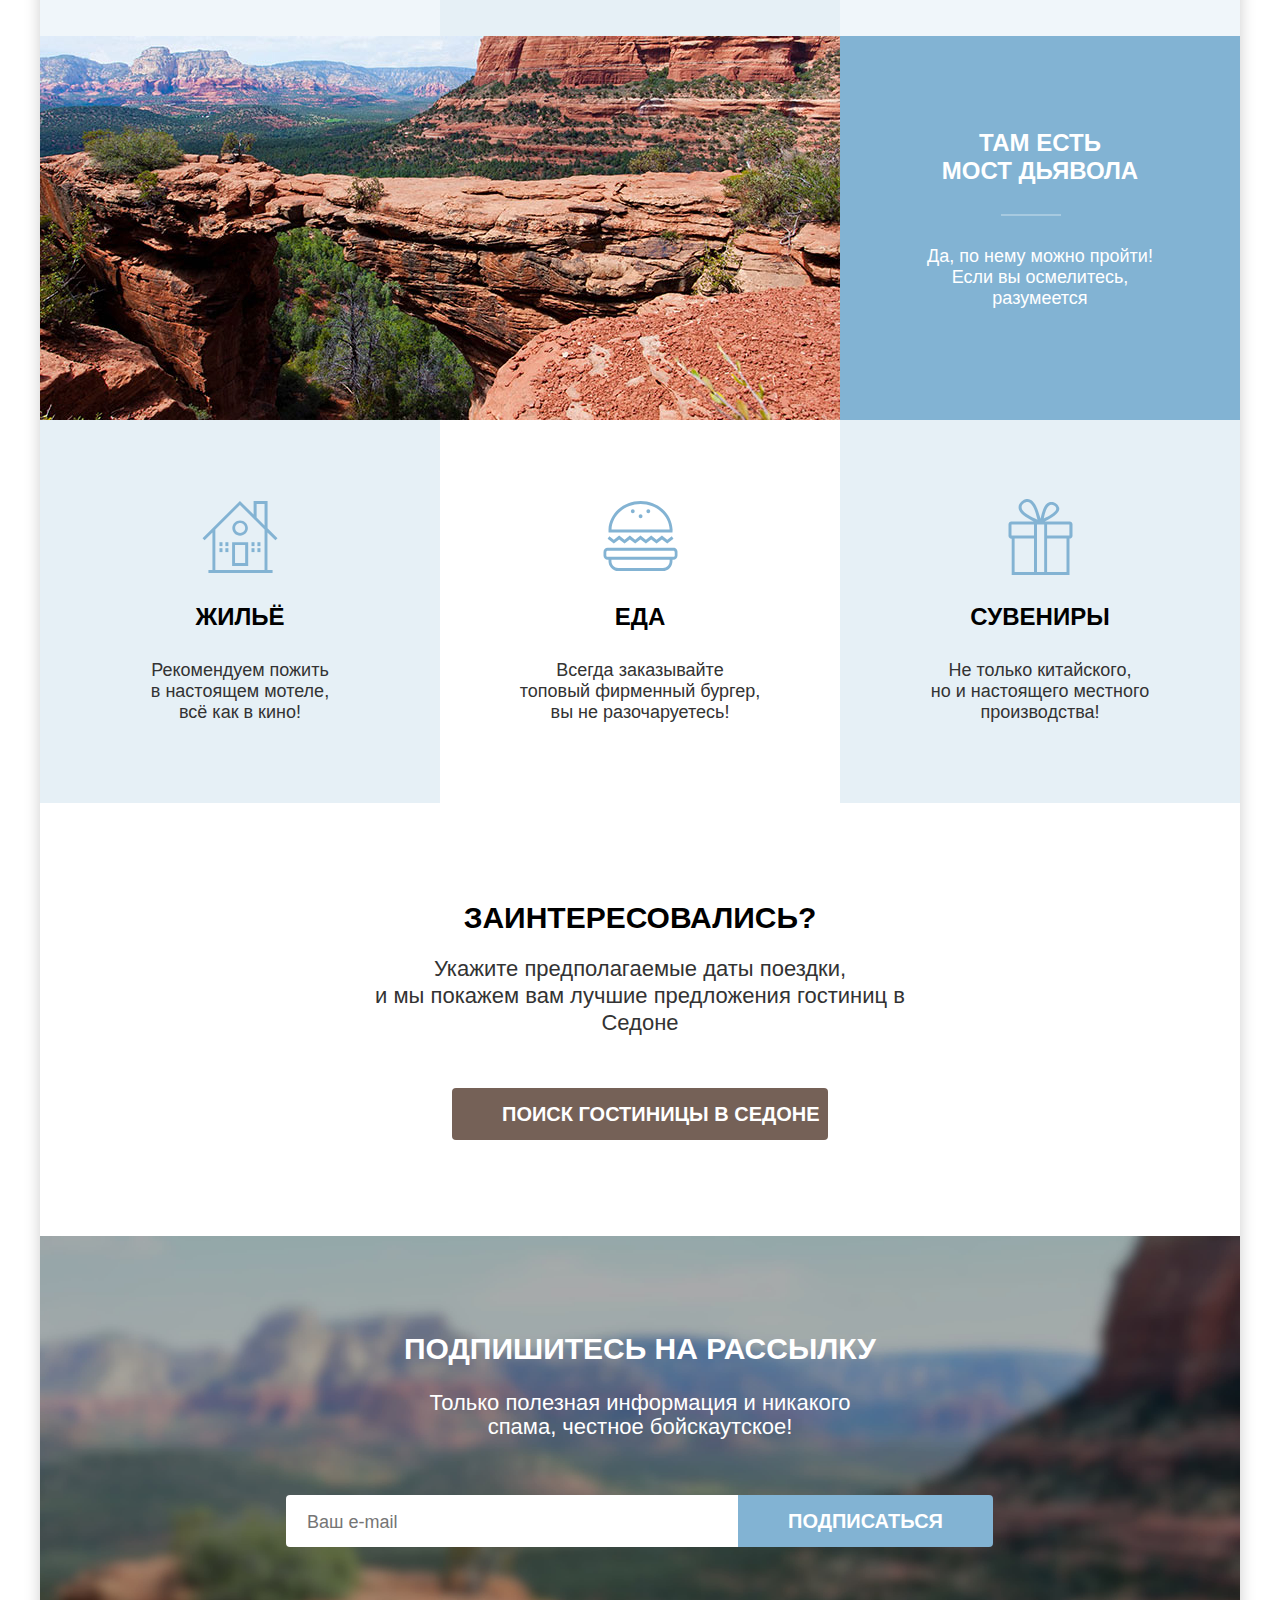
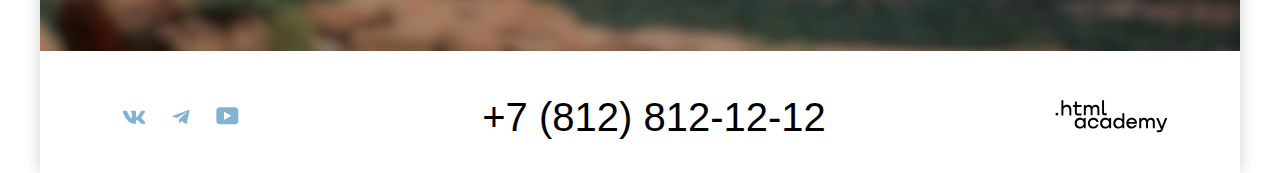
==== commit 365b87fc: "..." ====
--- a/index.html
+++ b/index.html
@@ -112,7 +112,7 @@
         </label>
         <input class="field" placeholder="Ваш e-mail" type="email" name="newsletter-email"
                id="newsletter-email" required>
-        <button class="button-subscribe" type="submit">Подписаться</button>
+        <input class="button-subscribe" value="Подписаться" type="submit">
       </form>
     </section>
   </main>
@@ -137,7 +137,7 @@
     <div>
       <a class="contacts-phone" href="tel:+79876543210">+7 (812) 812-12-12</a>
     </div>
-    <div class="photo-logo-1">
+    <div class="html_academy">
       <a class="button" href="https://htmlacademy.ru">
         <img class="logo-1" src="images/html_academy.svg" height="33" width="115" alt="Логотип HTML Academy.">
       </a>
--- a/styles/styles.css
+++ b/styles/styles.css
@@ -42,7 +42,16 @@
 }
 
 .visually-hidden {
-  visibility: hidden;
+  position: absolute;
+  width: 1px;
+  height: 1px;
+  margin: -1px;
+  border: 0;
+  padding: 0;
+  white-space: nowrap;
+  clip-path: inset(100%);
+  clip: rect(0 0 0 0);
+  overflow: hidden;
 }
 
 .page-header {
@@ -53,7 +62,7 @@
   gap: 105px;
   padding: 0 70px;
   width: 1200px;
-  height: 65px;
+  height: 64px;
   box-sizing: border-box;
   align-items: center;
   flex-grow: 1;
@@ -142,7 +151,7 @@
   background-color: #756257;
   right: -1px;
   left: 0;
-  bottom: 4px;
+  bottom: 5px;
   height: 2px;
   z-index: 2;
 }
@@ -201,8 +210,6 @@
   font-size: 30px;
   text-align: center;
   box-sizing: border-box;
-  height: 282px;
-  top: 485px;
 }
 
 .welcome-text {
@@ -210,7 +217,7 @@
   text-align: center;
   align-items: center;
   box-sizing: border-box;
-  padding: 45px;
+  padding: 62px;
 }
 
 .welcome-text-h1 {
@@ -223,6 +230,8 @@
   box-sizing: border-box;
   margin-left: auto;
   margin-right: auto;
+  margin-top: 8px;
+  margin-bottom: 25px;
 }
 
 .welcome-text-p {
@@ -232,6 +241,7 @@
   text-align: center;
   color: #333333;
   text-decoration: none;
+  margin-bottom: 28px;
 }
 
 .navigation-user {
@@ -244,16 +254,17 @@
 }
 
 .banner {
+  background-color: #d3edfb;
+  background: url("../images/background.jpg") 0 0 no-repeat;
   width: 100%;
   height: 485px;
   margin: 0 auto;
   position: relative;
-  background: url(../images/background.jpg) 0 0 no-repeat;
 }
 
 .banner:before {
   content: '';
-  background: url(../images/welcome.svg) 0 0 no-repeat;
+  background: url("../images/welcome.svg") 0 0 no-repeat;
   width: 458px;
   height: 352px;
   position: absolute;
@@ -263,7 +274,7 @@
 
 .banner:after {
   content: '';
-  background: url(../images/divider.svg) 0 0 no-repeat;
+  background: url("../images/divider.svg") 0 0 no-repeat;
   display: block;
   width: 100%;
   height: 57px;
@@ -297,7 +308,7 @@
   line-height: 28px;
   text-align: center;
   text-transform: uppercase;
-  margin: 2px -1px 61px 0;
+  margin: 0 0 61px;
   position: relative;
 }
 
@@ -308,7 +319,7 @@
   height: 2px;
   background-color:#000000;
   opacity: .3;
-  bottom: -31px;
+  bottom: -30px;
   left: 50%;
   transform: translateX(-50%);
 }
@@ -320,7 +331,7 @@
   text-align: center;
   color: #333333;
   align-content: center;
-  padding-top: 8px;
+  padding-top: 9px;
 }
 
 .promo-food {
@@ -339,7 +350,7 @@
   line-height: 28px;
   text-align: center;
   text-transform: uppercase;
-  padding-top: 12px;
+  padding-top: 10px;
 }
 
 .city-block {
@@ -376,7 +387,7 @@
   height: 2px;
   background-color: #fff;
   opacity: .3;
-  margin-top: 87px;
+  margin-top: 84px;
   margin-left: 39px;
 }
 
@@ -392,11 +403,11 @@
   font-weight: 700;
   font-size: 24px;
   line-height: 28px;
-  text-align: center;
   text-transform: uppercase;
   color: #ffffff;
-  padding-top: 75px;
+  padding-top: 79px;
   position: relative;
+  margin-top: 14px;
 }
 
 .city-description {
@@ -404,7 +415,7 @@
   line-height: 21px;
   text-align: center;
   color: #ffffff;
-  padding-top: 23px;
+  padding-top: 22px;
 }
 
 .promo-block {
@@ -432,7 +443,7 @@
   line-height: 28px;
   text-align: center;
   text-transform: uppercase;
-  padding-top: 11px;
+  padding-top: 9px;
 }
 
 .souvenir-block {
@@ -442,7 +453,7 @@
   background: rgba(131, 179, 211, 0.2);
   background-image: url(../images/souvenir.svg);
   background-repeat: no-repeat;
-  background-position: 50% 81px;
+  background-position: 50% 79px;
   padding-bottom: 62px;
 }
 
@@ -455,7 +466,7 @@
   display: flex;
   flex-direction: column;
   align-items: center;
-  padding-top: 103px;
+  padding-top: 104px;
 }
 
 .block-road {
@@ -467,7 +478,7 @@
   display: flex;
   flex-direction: column;
   align-items: center;
-  padding-top: 103px;
+  padding-top: 104px;
 }
 
 .block-tourists {
@@ -479,7 +490,7 @@
   display: flex;
   flex-direction: column;
   align-items: center;
-  padding-top: 103px;
+  padding-top: 104px;
 }
 
 .souvenir-block-text {
@@ -488,7 +499,7 @@
   line-height: 28px;
   text-align: center;
   text-transform: uppercase;
-  padding-top: 11px;
+  padding-top: 9px;
 }
 
 .bridge-block {
@@ -519,6 +530,7 @@
   text-transform: uppercase;
   color: #ffffff;
   position: relative;
+  margin-top: 18px;
 }
 
 .bridge-title:before {
@@ -529,7 +541,7 @@
   background-color: #fff;
   opacity: .3;
   margin-top: 85px;
-  margin-left: 23px;
+  margin-left: 22px;
 }
 
 .bridge-description {
@@ -537,7 +549,7 @@
   line-height: 21px;
   text-align: center;
   color: #ffffff;
-  padding-top: 21px;
+  padding-top: 23px;
 }
 
 .advantages-description {
@@ -554,7 +566,6 @@
   line-height: 26px;
   text-align: left;
   box-sizing: border-box;
-  border: none;
   font-family: "PT Sans", sans-serif;
   border-top-left-radius: 4px;
   border-bottom-left-radius: 4px;
@@ -570,7 +581,7 @@
 .form {
   display: flex;
   justify-content: center;
-  padding-right: 151px;
+  padding-right: 1px;
 }
 
 .second-title-1 {
@@ -587,7 +598,7 @@
   flex-direction: column;
   justify-content: center;
   align-items: center;
-  padding-top: 96px;
+  padding-top: 95px;
   padding-bottom: 104px;
   flex: none;
   box-sizing: border-box;
@@ -599,10 +610,10 @@
   font-size: 30px;
   line-height: 36px;
   text-align: center;
-  height: 37px;
   text-transform: uppercase;
   color: #FFFFFF;
   margin: 0;
+  margin-bottom: 2px;
 }
 
 .newsletter-title-p {
@@ -614,7 +625,7 @@
   color: #FFFFFF;
   display: flex;
   box-sizing: border-box;
-  margin-bottom: 57px;
+  margin-bottom: 56px;
 }
 
 .index-columns-block {
@@ -622,17 +633,17 @@
   flex-direction: column;
   align-items: center;
   box-sizing: border-box;
-  padding: 98px 304px 95px;
+  padding: 98px 304px 96px;
 }
 
 .index-columns-title {
   font-weight: 700;
   font-size: 30px;
-  line-height: 34px;
+  line-height: 33px;
   text-align: center;
   color: #000000;
   margin: 0;
-  margin-bottom: -3px;
+  margin-bottom: -1px;
   text-transform: uppercase;
 }
 
@@ -643,7 +654,7 @@
   text-align: center;
   color: #333333;
   display: flex;
-  margin-bottom: 54px;
+  margin-bottom: 52px;
 }
 
 .index-hotel-search {
@@ -694,7 +705,7 @@
   font-size: 40px;
   line-height: 39px;
   color: #000000;
-  padding-left: 170px;
+  padding-left: 169px;
   display: flex;
   justify-content: center;
   align-items: center;
@@ -702,12 +713,21 @@
   white-space: nowrap;
 }
 
+.contacts-phone:active,
+.contacts-phone:focus {
+  color: #756257;
+}
+
+.contacts-phone:hover {
+  color: #756257;
+}
+
 .footer-container {
   display: flex;
   justify-content: space-between;
   margin: 0 auto;
-  padding-top: 46px;
-  padding-bottom: 30px;
+  padding-top: 47px;
+  padding-bottom: 33px;
   box-sizing: border-box;
 }
 
@@ -730,9 +750,17 @@
   width:100%
 }
 
-.photo-logo-1 {
+.footer-social-item .button:hover {
+  opacity: 0.5;
+}
+
+.html_academy {
   display: flex;
   align-items: end;
+}
+
+.html_academy .button:hover {
+  opacity: 0.7;
 }
 
 .logo-1 {
